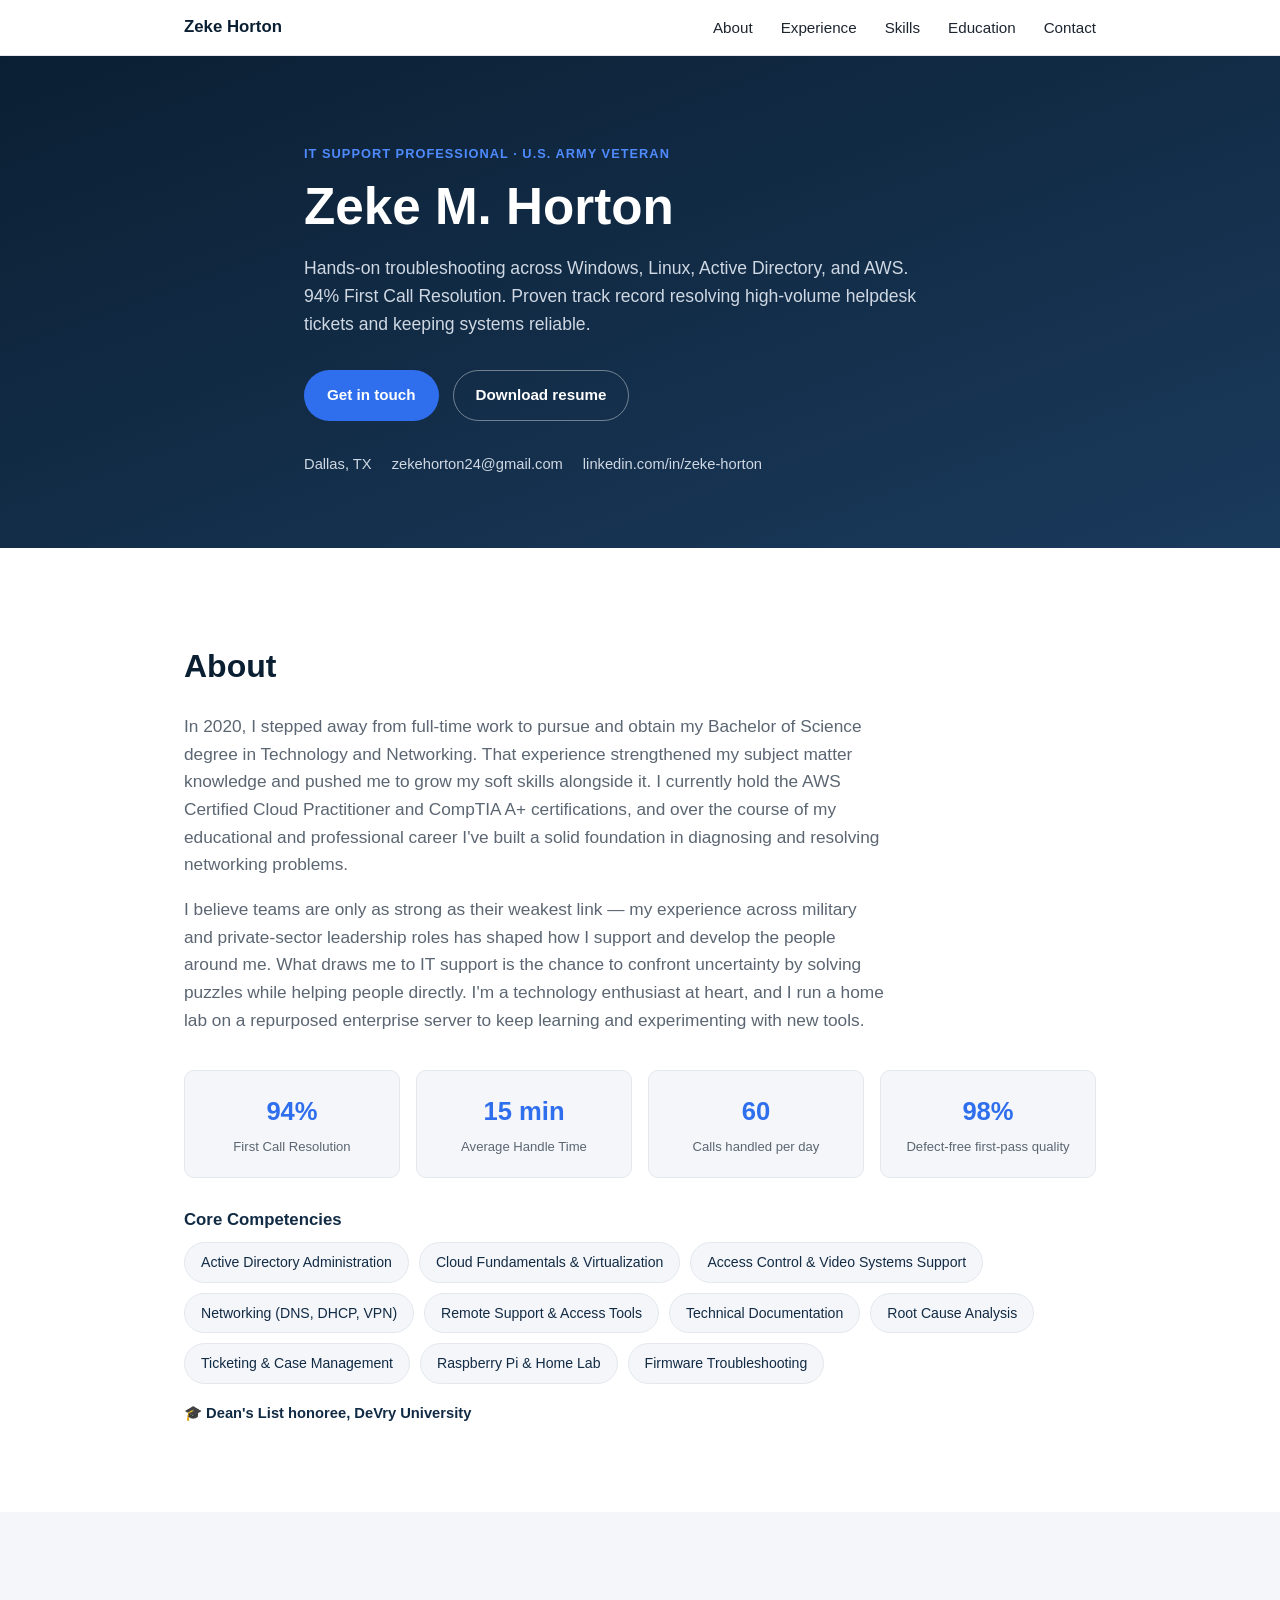
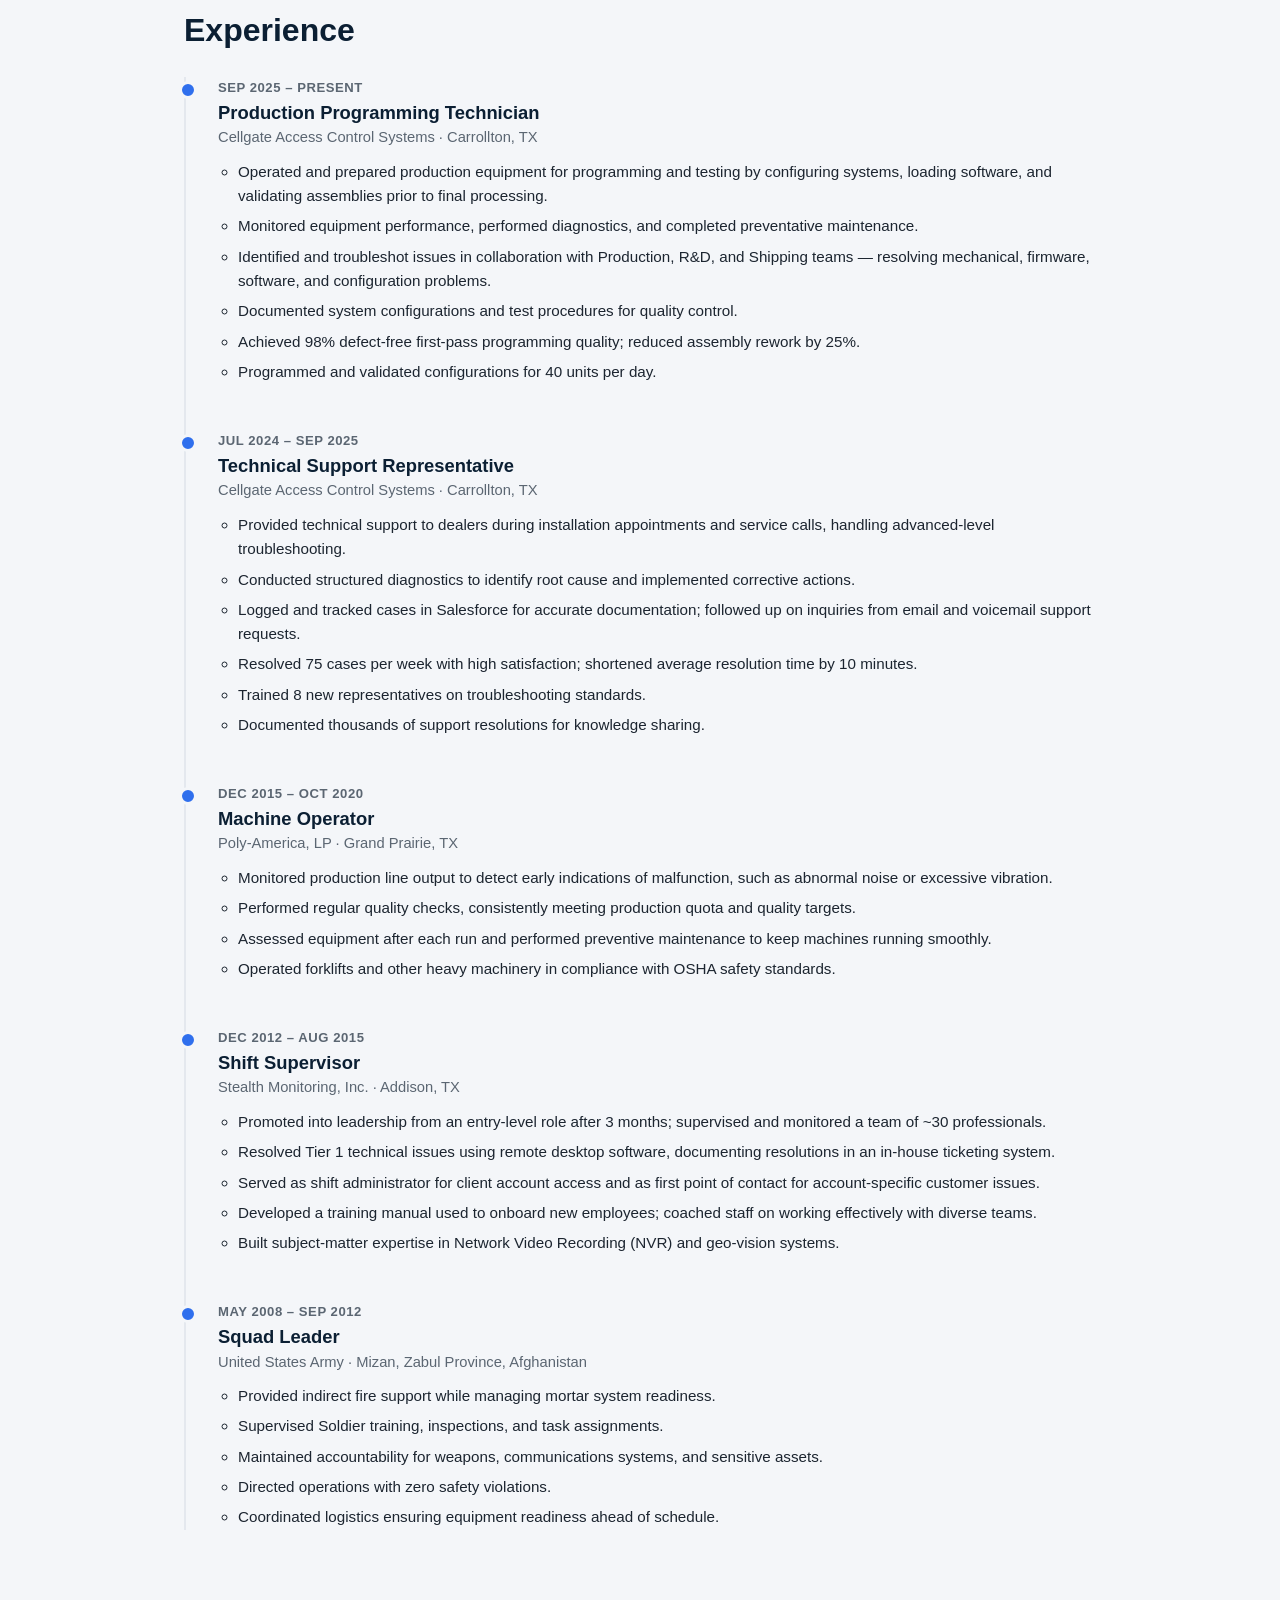
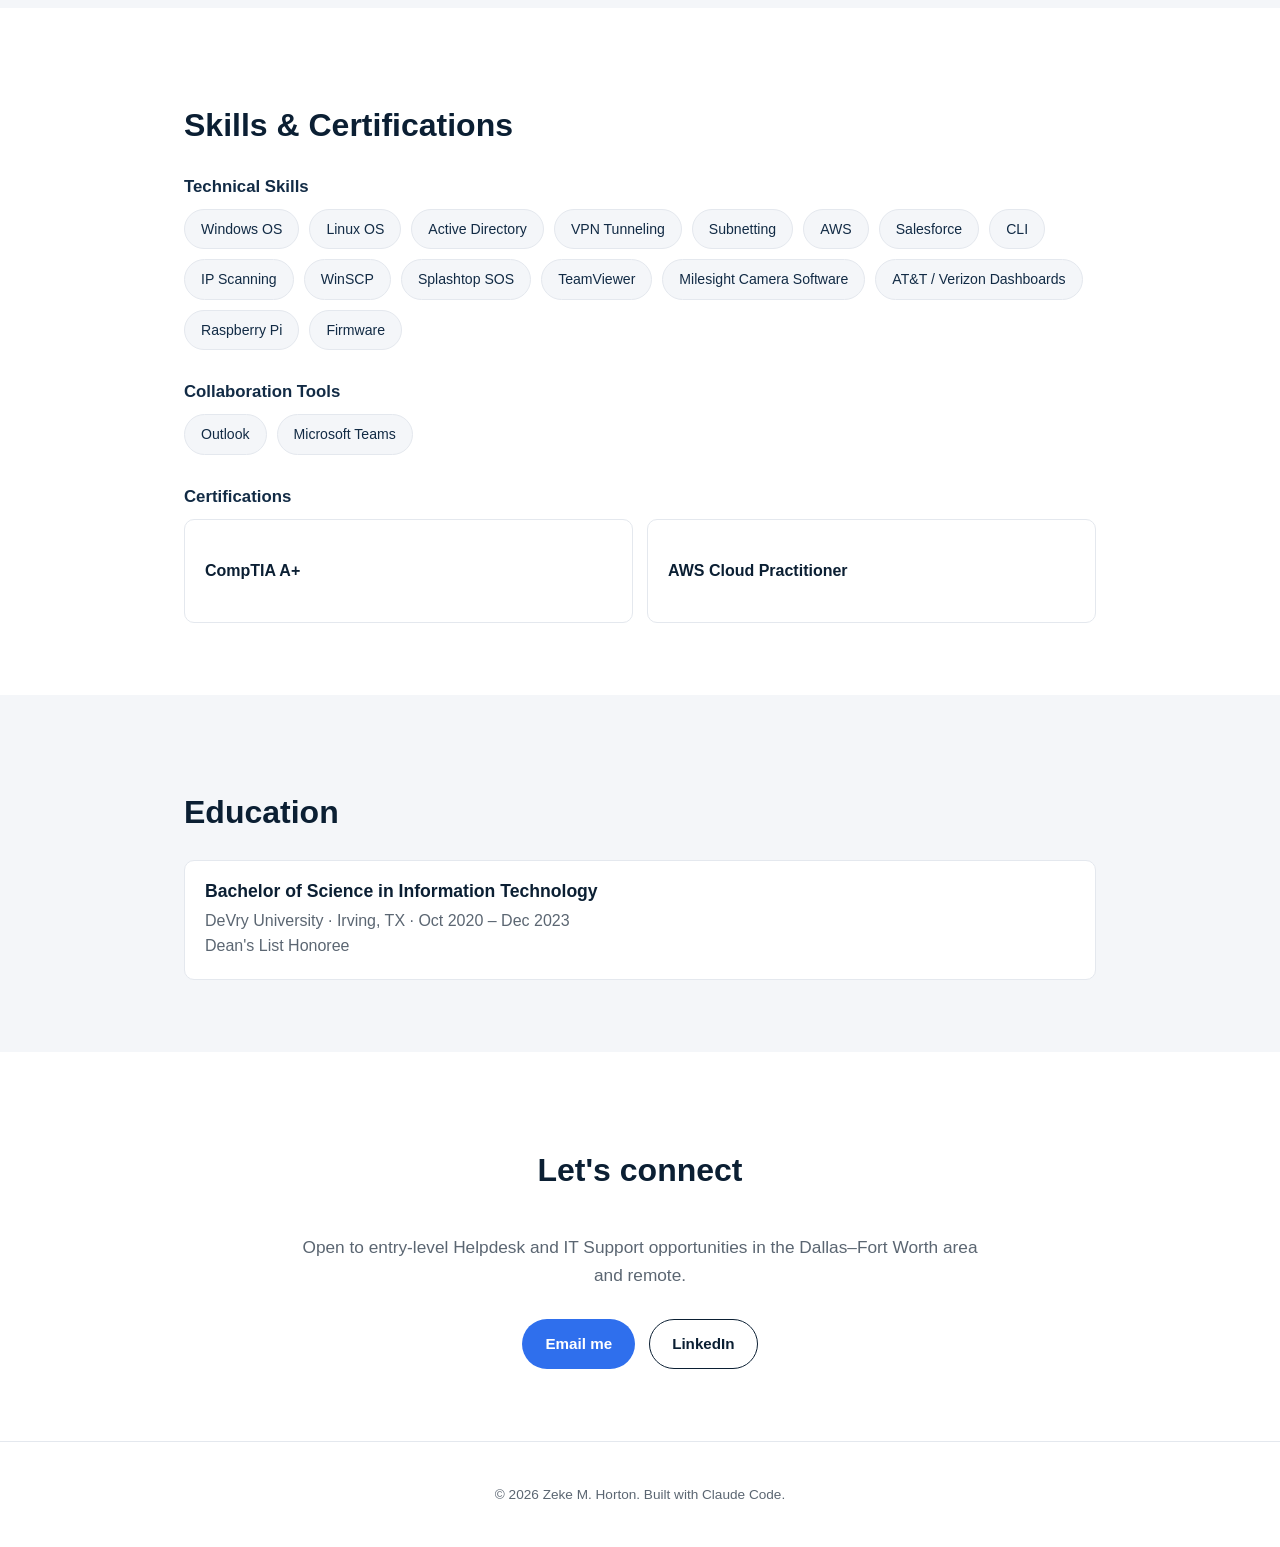
==== index.html @ b6cec4cb "Add portfolio site: about, experience, skills, education, contact" ====
<!doctype html>
<html lang="en">
<head>
<meta charset="UTF-8" />
<meta name="viewport" content="width=device-width, initial-scale=1.0" />
<title>Zeke M. Horton | IT Support Professional</title>
<meta name="description" content="Zeke M. Horton — IT Support professional and U.S. Army Veteran. Helpdesk, troubleshooting, Active Directory, and cloud fundamentals." />
<link rel="stylesheet" href="styles.css" />
</head>
<body>

<header class="site-header">
  <nav class="nav container">
    <a href="#top" class="brand">Zeke Horton</a>
    <button class="nav-toggle" id="navToggle" aria-label="Toggle navigation" aria-expanded="false">
      <span></span><span></span><span></span>
    </button>
    <ul class="nav-links" id="navLinks">
      <li><a href="#about">About</a></li>
      <li><a href="#experience">Experience</a></li>
      <li><a href="#skills">Skills</a></li>
      <li><a href="#education">Education</a></li>
      <li><a href="#contact">Contact</a></li>
    </ul>
  </nav>
</header>

<main>
  <section id="top" class="hero">
    <div class="container hero-inner">
      <p class="eyebrow">IT Support Professional &middot; U.S. Army Veteran</p>
      <h1>Zeke M. Horton</h1>
      <p class="hero-sub">
        Hands-on troubleshooting across Windows, Linux, Active Directory, and AWS.
        94% First Call Resolution. Proven track record resolving high-volume
        helpdesk tickets and keeping systems reliable.
      </p>
      <div class="hero-actions">
        <a class="btn btn-primary" href="#contact">Get in touch</a>
        <a class="btn btn-secondary" href="assets/Zeke_Horton_Resume.pdf" download>Download resume</a>
      </div>
      <ul class="hero-meta">
        <li>Dallas, TX</li>
        <li><a href="mailto:zekehorton24@gmail.com">zekehorton24@gmail.com</a></li>
        <li><a href="https://www.linkedin.com/in/zeke-horton/" target="_blank" rel="noopener">linkedin.com/in/zeke-horton</a></li>
      </ul>
    </div>
  </section>

  <section id="about" class="section">
    <div class="container">
      <h2>About</h2>
      <p class="lead">
        In 2020, I stepped away from full-time work to pursue and obtain my
        Bachelor of Science degree in Technology and Networking. That
        experience strengthened my subject matter knowledge and pushed me to
        grow my soft skills alongside it. I currently hold the AWS Certified
        Cloud Practitioner and CompTIA A+ certifications, and over the course
        of my educational and professional career I've built a solid
        foundation in diagnosing and resolving networking problems.
      </p>
      <p class="lead">
        I believe teams are only as strong as their weakest link &mdash; my
        experience across military and private-sector leadership roles has
        shaped how I support and develop the people around me. What draws me
        to IT support is the chance to confront uncertainty by solving
        puzzles while helping people directly. I'm a technology enthusiast at
        heart, and I run a home lab on a repurposed enterprise server to keep
        learning and experimenting with new tools.
      </p>

      <div class="stat-grid">
        <div class="stat">
          <span class="stat-number">94%</span>
          <span class="stat-label">First Call Resolution</span>
        </div>
        <div class="stat">
          <span class="stat-number">15 min</span>
          <span class="stat-label">Average Handle Time</span>
        </div>
        <div class="stat">
          <span class="stat-number">60</span>
          <span class="stat-label">Calls handled per day</span>
        </div>
        <div class="stat">
          <span class="stat-number">98%</span>
          <span class="stat-label">Defect-free first-pass quality</span>
        </div>
      </div>

      <h3 class="subhead">Core Competencies</h3>
      <ul class="pill-list">
        <li>Active Directory Administration</li>
        <li>Cloud Fundamentals &amp; Virtualization</li>
        <li>Access Control &amp; Video Systems Support</li>
        <li>Networking (DNS, DHCP, VPN)</li>
        <li>Remote Support &amp; Access Tools</li>
        <li>Technical Documentation</li>
        <li>Root Cause Analysis</li>
        <li>Ticketing &amp; Case Management</li>
        <li>Raspberry Pi &amp; Home Lab</li>
        <li>Firmware Troubleshooting</li>
      </ul>

      <p class="honor-note">🎓 Dean's List honoree, DeVry University</p>
    </div>
  </section>

  <section id="experience" class="section section-alt">
    <div class="container">
      <h2>Experience</h2>
      <ol class="timeline">

        <li class="timeline-item">
          <div class="timeline-date">Sep 2025 &ndash; Present</div>
          <div class="timeline-content">
            <h3>Production Programming Technician</h3>
            <p class="timeline-org">Cellgate Access Control Systems &middot; Carrollton, TX</p>
            <ul>
              <li>Operated and prepared production equipment for programming and testing by configuring systems, loading software, and validating assemblies prior to final processing.</li>
              <li>Monitored equipment performance, performed diagnostics, and completed preventative maintenance.</li>
              <li>Identified and troubleshot issues in collaboration with Production, R&amp;D, and Shipping teams &mdash; resolving mechanical, firmware, software, and configuration problems.</li>
              <li>Documented system configurations and test procedures for quality control.</li>
              <li>Achieved 98% defect-free first-pass programming quality; reduced assembly rework by 25%.</li>
              <li>Programmed and validated configurations for 40 units per day.</li>
            </ul>
          </div>
        </li>

        <li class="timeline-item">
          <div class="timeline-date">Jul 2024 &ndash; Sep 2025</div>
          <div class="timeline-content">
            <h3>Technical Support Representative</h3>
            <p class="timeline-org">Cellgate Access Control Systems &middot; Carrollton, TX</p>
            <ul>
              <li>Provided technical support to dealers during installation appointments and service calls, handling advanced-level troubleshooting.</li>
              <li>Conducted structured diagnostics to identify root cause and implemented corrective actions.</li>
              <li>Logged and tracked cases in Salesforce for accurate documentation; followed up on inquiries from email and voicemail support requests.</li>
              <li>Resolved 75 cases per week with high satisfaction; shortened average resolution time by 10 minutes.</li>
              <li>Trained 8 new representatives on troubleshooting standards.</li>
              <li>Documented thousands of support resolutions for knowledge sharing.</li>
            </ul>
          </div>
        </li>

        <li class="timeline-item">
          <div class="timeline-date">Dec 2015 &ndash; Oct 2020</div>
          <div class="timeline-content">
            <h3>Machine Operator</h3>
            <p class="timeline-org">Poly-America, LP &middot; Grand Prairie, TX</p>
            <ul>
              <li>Monitored production line output to detect early indications of malfunction, such as abnormal noise or excessive vibration.</li>
              <li>Performed regular quality checks, consistently meeting production quota and quality targets.</li>
              <li>Assessed equipment after each run and performed preventive maintenance to keep machines running smoothly.</li>
              <li>Operated forklifts and other heavy machinery in compliance with OSHA safety standards.</li>
            </ul>
          </div>
        </li>

        <li class="timeline-item">
          <div class="timeline-date">Dec 2012 &ndash; Aug 2015</div>
          <div class="timeline-content">
            <h3>Shift Supervisor</h3>
            <p class="timeline-org">Stealth Monitoring, Inc. &middot; Addison, TX</p>
            <ul>
              <li>Promoted into leadership from an entry-level role after 3 months; supervised and monitored a team of ~30 professionals.</li>
              <li>Resolved Tier 1 technical issues using remote desktop software, documenting resolutions in an in-house ticketing system.</li>
              <li>Served as shift administrator for client account access and as first point of contact for account-specific customer issues.</li>
              <li>Developed a training manual used to onboard new employees; coached staff on working effectively with diverse teams.</li>
              <li>Built subject-matter expertise in Network Video Recording (NVR) and geo-vision systems.</li>
            </ul>
          </div>
        </li>

        <li class="timeline-item">
          <div class="timeline-date">May 2008 &ndash; Sep 2012</div>
          <div class="timeline-content">
            <h3>Squad Leader</h3>
            <p class="timeline-org">United States Army &middot; Mizan, Zabul Province, Afghanistan</p>
            <ul>
              <li>Provided indirect fire support while managing mortar system readiness.</li>
              <li>Supervised Soldier training, inspections, and task assignments.</li>
              <li>Maintained accountability for weapons, communications systems, and sensitive assets.</li>
              <li>Directed operations with zero safety violations.</li>
              <li>Coordinated logistics ensuring equipment readiness ahead of schedule.</li>
            </ul>
          </div>
        </li>

      </ol>
    </div>
  </section>

  <section id="skills" class="section">
    <div class="container">
      <h2>Skills &amp; Certifications</h2>

      <h3 class="subhead">Technical Skills</h3>
      <ul class="pill-list">
        <li>Windows OS</li>
        <li>Linux OS</li>
        <li>Active Directory</li>
        <li>VPN Tunneling</li>
        <li>Subnetting</li>
        <li>AWS</li>
        <li>Salesforce</li>
        <li>CLI</li>
        <li>IP Scanning</li>
        <li>WinSCP</li>
        <li>Splashtop SOS</li>
        <li>TeamViewer</li>
        <li>Milesight Camera Software</li>
        <li>AT&amp;T / Verizon Dashboards</li>
        <li>Raspberry Pi</li>
        <li>Firmware</li>
      </ul>

      <h3 class="subhead">Collaboration Tools</h3>
      <ul class="pill-list">
        <li>Outlook</li>
        <li>Microsoft Teams</li>
      </ul>

      <h3 class="subhead">Certifications</h3>
      <div class="cert-grid">
        <div class="cert-card">
          <h4>CompTIA A+</h4>
        </div>
        <div class="cert-card">
          <h4>AWS Cloud Practitioner</h4>
        </div>
      </div>
    </div>
  </section>

  <section id="education" class="section section-alt">
    <div class="container">
      <h2>Education</h2>
      <div class="edu-card">
        <h3>Bachelor of Science in Information Technology</h3>
        <p>DeVry University &middot; Irving, TX &middot; Oct 2020 &ndash; Dec 2023</p>
        <p>Dean's List Honoree</p>
      </div>
    </div>
  </section>

  <section id="contact" class="section contact-section">
    <div class="container contact-inner">
      <h2>Let's connect</h2>
      <p class="lead">
        Open to entry-level Helpdesk and IT Support opportunities in the
        Dallas&ndash;Fort Worth area and remote.
      </p>
      <div class="contact-links">
        <a class="btn btn-primary" href="mailto:zekehorton24@gmail.com">Email me</a>
        <a class="btn btn-secondary" href="https://www.linkedin.com/in/zeke-horton/" target="_blank" rel="noopener">LinkedIn</a>
      </div>
    </div>
  </section>
</main>

<footer class="site-footer">
  <div class="container">
    <p>&copy; <span id="year"></span> Zeke M. Horton. Built with Claude Code.</p>
  </div>
</footer>

<script src="script.js"></script>
</body>
</html>
---- styles.css ----
:root {
  --navy-900: #0b1f33;
  --navy-800: #122b45;
  --navy-700: #1a3a5c;
  --blue-500: #2f6fed;
  --blue-400: #4f8bff;
  --ink: #1c2530;
  --muted: #5b6672;
  --bg: #ffffff;
  --bg-alt: #f4f6f9;
  --border: #e4e8ee;
  --radius: 10px;
  --max-width: 960px;
}

* {
  box-sizing: border-box;
}

html {
  scroll-behavior: smooth;
}

body {
  margin: 0;
  font-family: -apple-system, BlinkMacSystemFont, "Segoe UI", Roboto, Helvetica, Arial, sans-serif;
  color: var(--ink);
  background: var(--bg);
  line-height: 1.6;
}

.container {
  max-width: var(--max-width);
  margin: 0 auto;
  padding: 0 24px;
}

h1, h2, h3, h4 {
  font-weight: 700;
  line-height: 1.2;
  color: var(--navy-900);
}

h2 {
  font-size: clamp(1.6rem, 2.5vw, 2.1rem);
  margin-bottom: 28px;
}

.subhead {
  font-size: 1.05rem;
  margin-top: 32px;
  margin-bottom: 12px;
  color: var(--navy-800);
}

a {
  color: var(--blue-500);
  text-decoration: none;
}

a:hover {
  text-decoration: underline;
}

/* Header / Nav */

.site-header {
  position: sticky;
  top: 0;
  z-index: 50;
  background: rgba(255, 255, 255, 0.92);
  backdrop-filter: saturate(180%) blur(8px);
  border-bottom: 1px solid var(--border);
}

.nav {
  display: flex;
  align-items: center;
  justify-content: space-between;
  padding-top: 14px;
  padding-bottom: 14px;
}

.brand {
  font-weight: 700;
  color: var(--navy-900);
  font-size: 1.05rem;
  text-decoration: none;
}

.nav-links {
  list-style: none;
  display: flex;
  gap: 28px;
  margin: 0;
  padding: 0;
}

.nav-links a {
  color: var(--ink);
  font-size: 0.95rem;
}

.nav-links a:hover {
  color: var(--blue-500);
  text-decoration: none;
}

.nav-toggle {
  display: none;
  flex-direction: column;
  gap: 5px;
  background: none;
  border: none;
  cursor: pointer;
  padding: 6px;
}

.nav-toggle span {
  width: 22px;
  height: 2px;
  background: var(--navy-900);
  display: block;
}

/* Hero */

.hero {
  background: linear-gradient(160deg, var(--navy-900), var(--navy-700));
  color: #fff;
  padding: 88px 0 72px;
}

.hero-inner {
  max-width: 720px;
}

.eyebrow {
  text-transform: uppercase;
  letter-spacing: 0.08em;
  font-size: 0.8rem;
  color: var(--blue-400);
  margin: 0 0 12px;
  font-weight: 600;
}

.hero h1 {
  color: #fff;
  font-size: clamp(2.2rem, 5vw, 3.2rem);
  margin: 0 0 16px;
}

.hero-sub {
  color: #cfd8e3;
  font-size: 1.1rem;
  max-width: 620px;
  margin: 0 0 32px;
}

.hero-actions {
  display: flex;
  gap: 14px;
  flex-wrap: wrap;
  margin-bottom: 32px;
}

.hero-meta {
  list-style: none;
  display: flex;
  gap: 20px;
  flex-wrap: wrap;
  padding: 0;
  margin: 0;
  font-size: 0.92rem;
  color: #cfd8e3;
}

.hero-meta a {
  color: #cfd8e3;
}

.hero-meta a:hover {
  color: #fff;
}

/* Buttons */

.btn {
  display: inline-block;
  padding: 12px 22px;
  border-radius: 999px;
  font-weight: 600;
  font-size: 0.95rem;
  text-decoration: none;
  border: 1px solid transparent;
}

.btn:hover {
  text-decoration: none;
}

.btn-primary {
  background: var(--blue-500);
  color: #fff;
}

.btn-primary:hover {
  background: var(--blue-400);
}

.btn-secondary {
  background: transparent;
  color: #fff;
  border-color: rgba(255, 255, 255, 0.4);
}

.btn-secondary:hover {
  border-color: #fff;
  background: rgba(255, 255, 255, 0.08);
}

.contact-section .btn-secondary {
  color: var(--navy-900);
  border-color: var(--navy-900);
}

.contact-section .btn-secondary:hover {
  background: var(--navy-900);
  color: #fff;
}

/* Sections */

.section {
  padding: 72px 0;
}

.section-alt {
  background: var(--bg-alt);
}

.lead {
  font-size: 1.08rem;
  color: var(--muted);
  max-width: 700px;
}

/* Stats */

.stat-grid {
  display: grid;
  grid-template-columns: repeat(4, 1fr);
  gap: 16px;
  margin: 36px 0 8px;
}

.stat {
  background: var(--bg-alt);
  border: 1px solid var(--border);
  border-radius: var(--radius);
  padding: 20px 16px;
  text-align: center;
}

.stat-number {
  display: block;
  font-size: 1.6rem;
  font-weight: 700;
  color: var(--blue-500);
}

.stat-label {
  display: block;
  font-size: 0.82rem;
  color: var(--muted);
  margin-top: 4px;
}

/* Pills */

.pill-list {
  list-style: none;
  display: flex;
  flex-wrap: wrap;
  gap: 10px;
  padding: 0;
  margin: 0;
}

.pill-list li {
  background: var(--bg-alt);
  border: 1px solid var(--border);
  border-radius: 999px;
  padding: 8px 16px;
  font-size: 0.88rem;
  color: var(--navy-800);
}

.honor-note {
  margin-top: 18px;
  font-size: 0.92rem;
  color: var(--navy-800);
  font-weight: 600;
}

/* Timeline */

.timeline {
  list-style: none;
  padding: 0;
  margin: 0;
  border-left: 2px solid var(--border);
}

.timeline-item {
  position: relative;
  padding: 0 0 40px 32px;
}

.timeline-item::before {
  content: "";
  position: absolute;
  left: -7px;
  top: 4px;
  width: 12px;
  height: 12px;
  border-radius: 50%;
  background: var(--blue-500);
  border: 3px solid var(--bg-alt);
}

.timeline-item:last-child {
  padding-bottom: 0;
}

.timeline-date {
  font-size: 0.82rem;
  color: var(--muted);
  font-weight: 600;
  text-transform: uppercase;
  letter-spacing: 0.04em;
  margin-bottom: 4px;
}

.timeline-content h3 {
  margin: 0 0 2px;
  font-size: 1.15rem;
}

.timeline-org {
  color: var(--muted);
  font-size: 0.92rem;
  margin: 0 0 10px;
}

.timeline-content ul {
  margin: 0;
  padding-left: 20px;
  color: var(--ink);
  font-size: 0.95rem;
}

.timeline-content li {
  margin-bottom: 6px;
}

/* Certs / Education cards */

.cert-grid {
  display: grid;
  grid-template-columns: repeat(auto-fit, minmax(200px, 1fr));
  gap: 14px;
  margin-top: 8px;
}

.cert-card, .edu-card {
  background: var(--bg);
  border: 1px solid var(--border);
  border-radius: var(--radius);
  padding: 20px;
}

.section-alt .edu-card {
  background: #fff;
}

.edu-card h3 {
  margin: 0 0 6px;
  font-size: 1.1rem;
}

.edu-card p {
  margin: 0;
  color: var(--muted);
}

/* Contact */

.contact-section {
  text-align: center;
}

.contact-inner {
  display: flex;
  flex-direction: column;
  align-items: center;
}

.contact-links {
  display: flex;
  gap: 14px;
  flex-wrap: wrap;
  justify-content: center;
  margin-top: 12px;
}

/* Footer */

.site-footer {
  padding: 28px 0;
  border-top: 1px solid var(--border);
  text-align: center;
  color: var(--muted);
  font-size: 0.85rem;
}

/* Responsive */

@media (max-width: 720px) {
  .stat-grid {
    grid-template-columns: repeat(2, 1fr);
  }

  .nav-toggle {
    display: flex;
  }

  .nav-links {
    position: absolute;
    top: 100%;
    left: 0;
    right: 0;
    background: #fff;
    border-bottom: 1px solid var(--border);
    flex-direction: column;
    gap: 0;
    padding: 8px 24px 16px;
    display: none;
  }

  .nav-links.open {
    display: flex;
  }

  .nav-links li {
    padding: 10px 0;
    border-bottom: 1px solid var(--border);
  }

  .nav-links li:last-child {
    border-bottom: none;
  }
}

@media (prefers-color-scheme: dark) {
  :root {
    --bg: #0f1620;
    --bg-alt: #131c28;
    --ink: #e7ecf2;
    --muted: #9aa6b2;
    --border: #223142;
  }

  .site-header {
    background: rgba(15, 22, 32, 0.9);
  }

  .brand, .nav-links a {
    color: #e7ecf2;
  }

  h1, h2, h3, h4 {
    color: #f2f5f8;
  }

  .stat, .pill-list li, .cert-card, .edu-card {
    background: #131c28;
    border-color: #223142;
  }

  .nav-links {
    background: #0f1620;
  }

  .honor-note, .timeline-org {
    color: #c7d0da;
  }
}
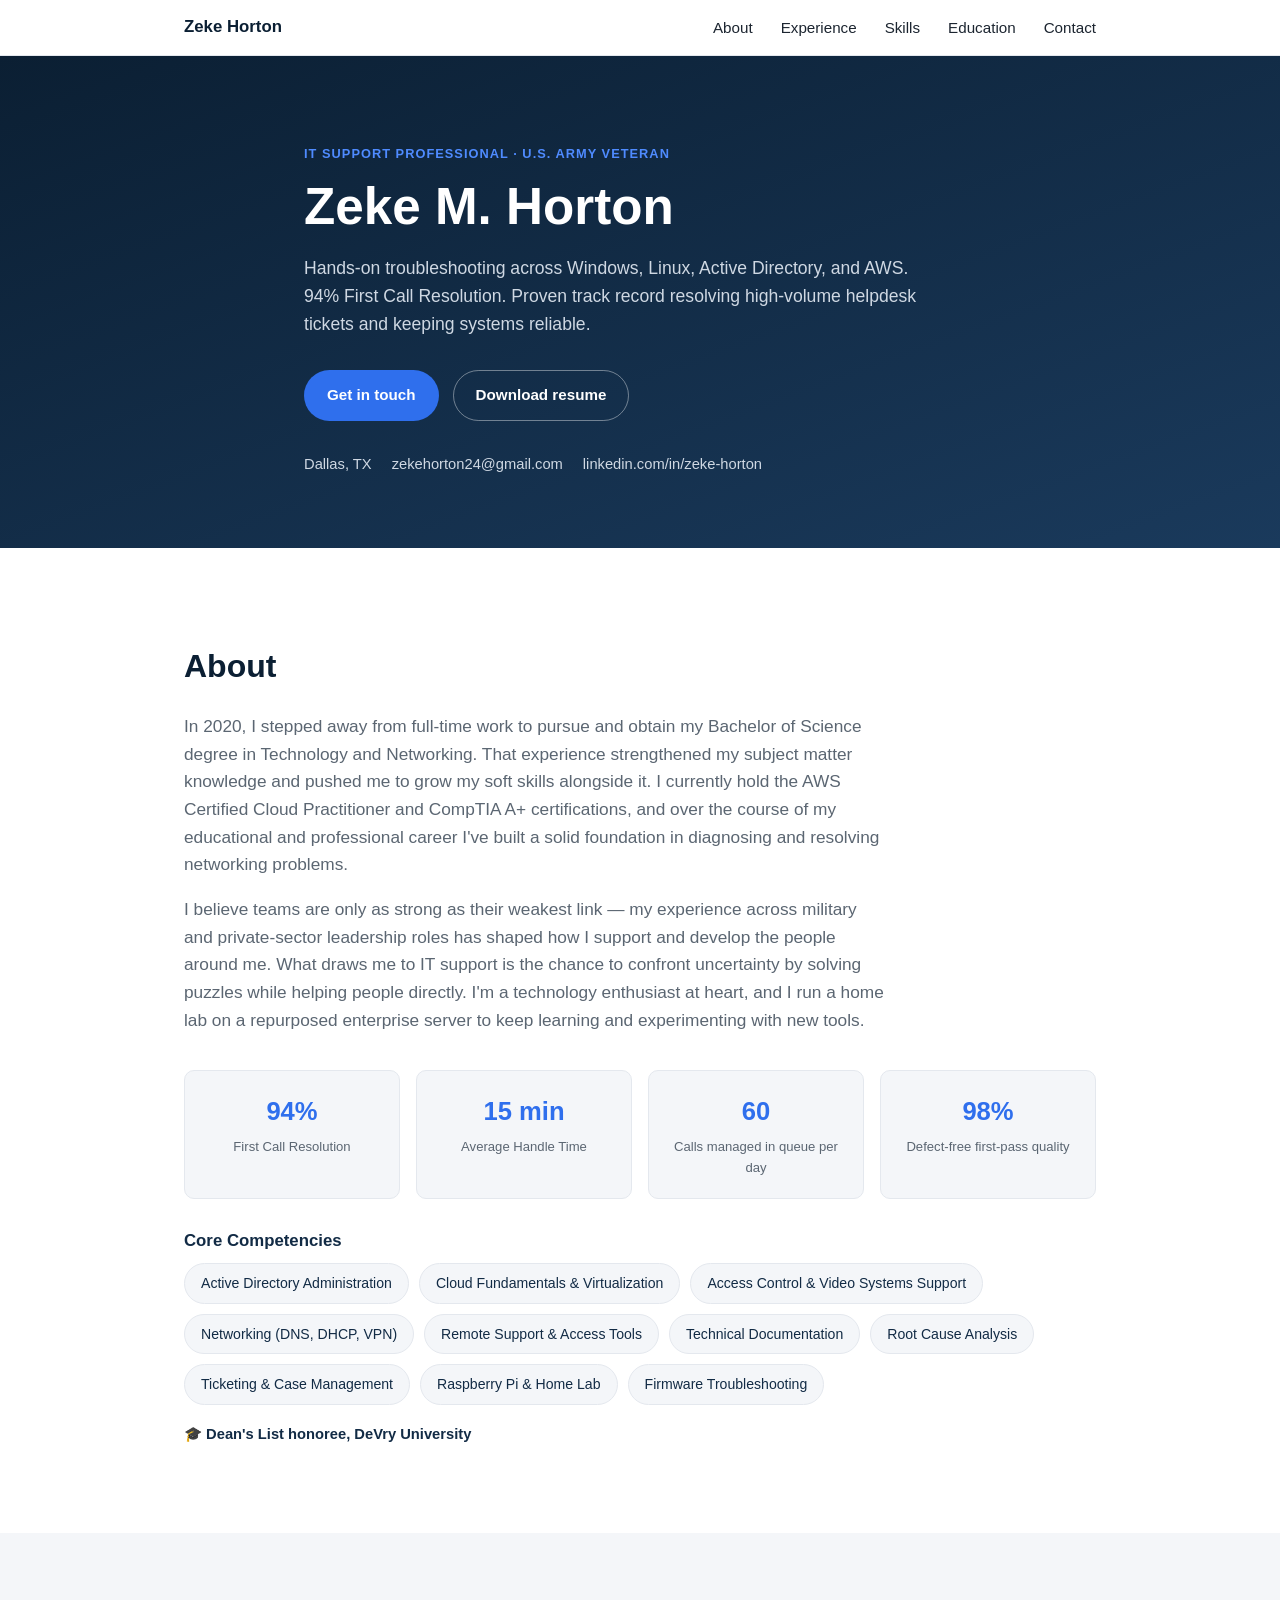
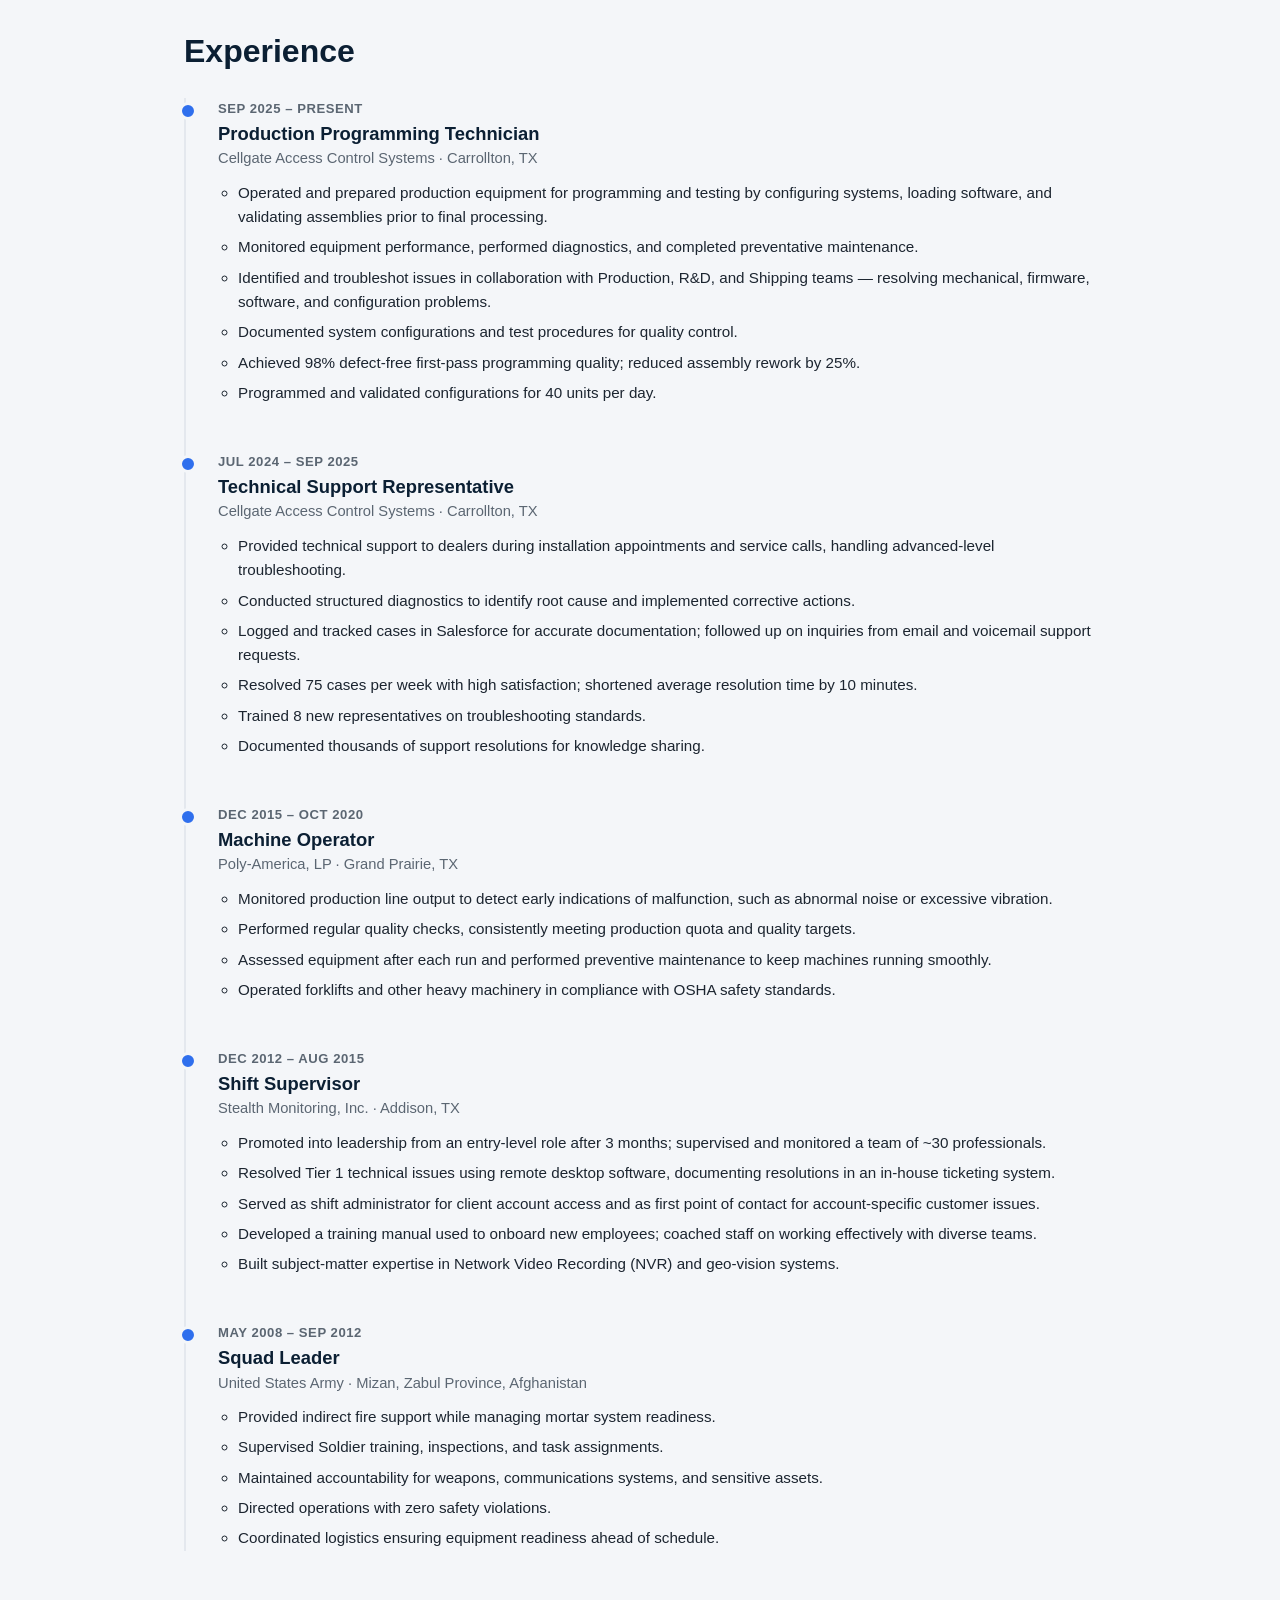
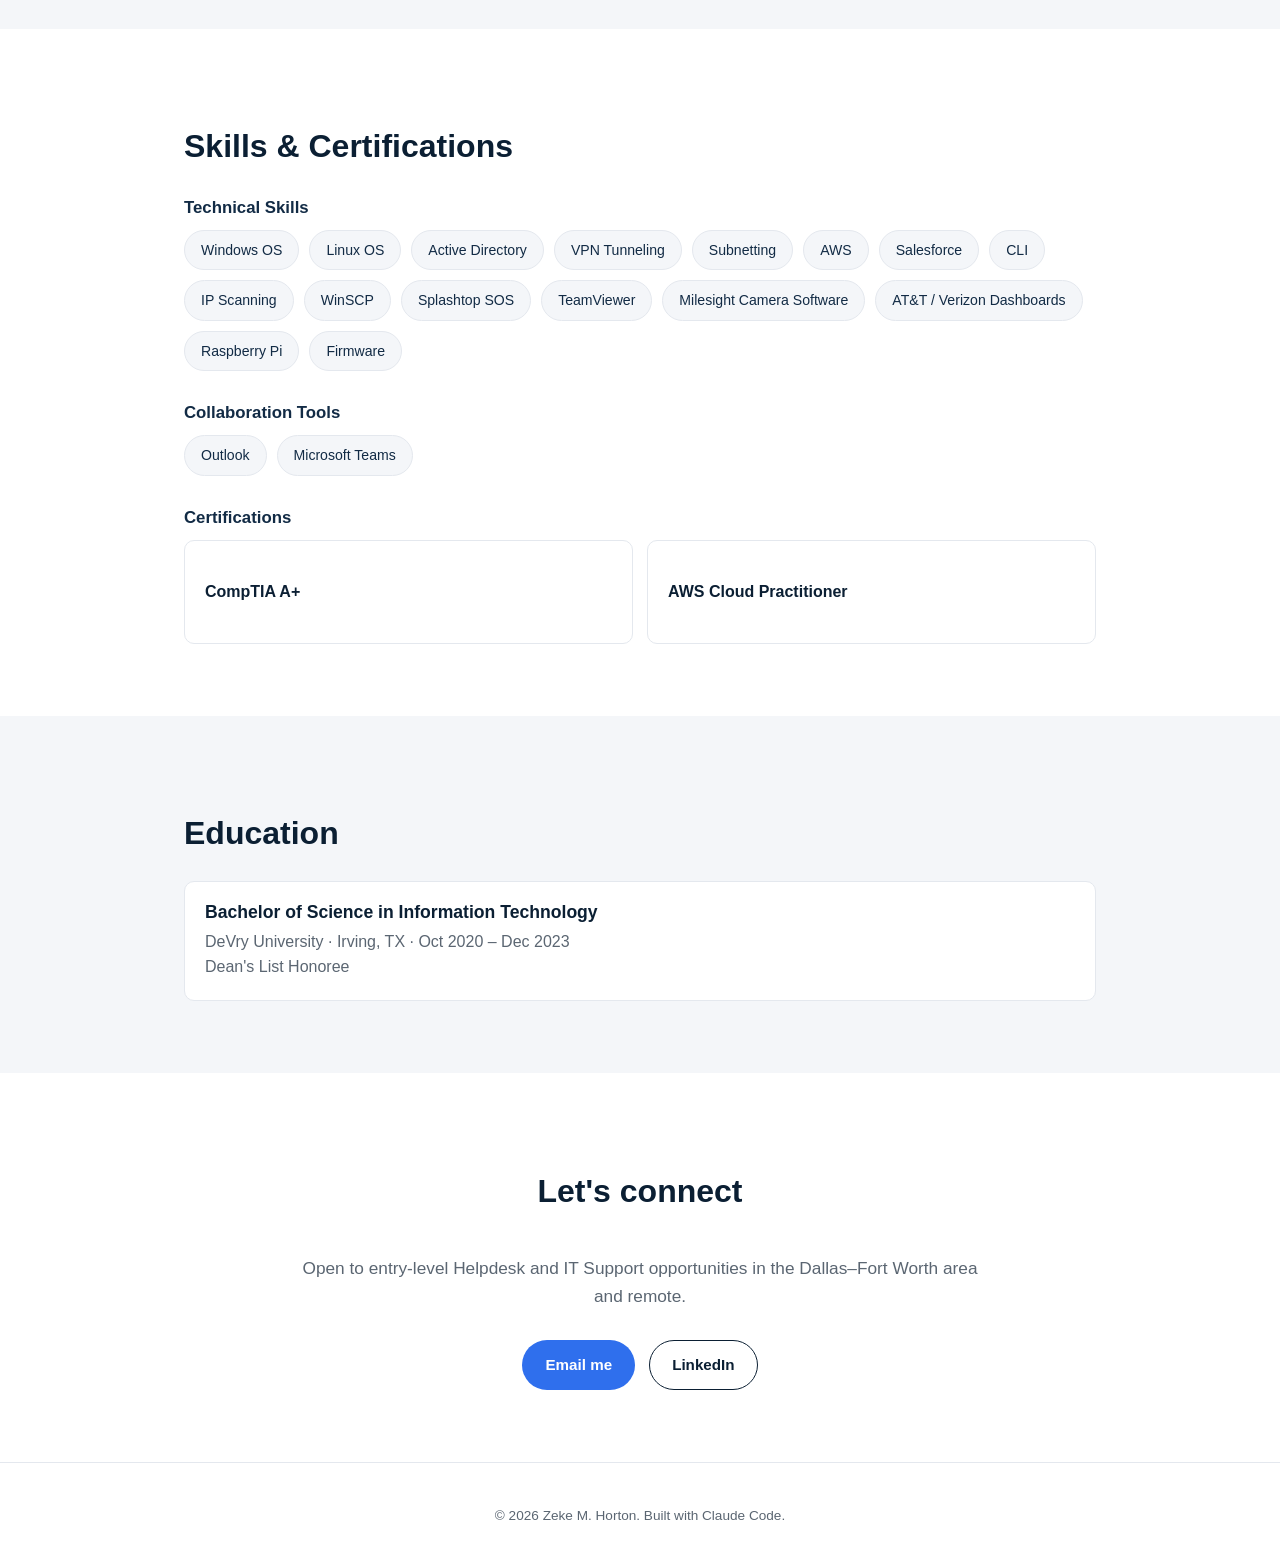
==== commit e0e2db66: "Clarify call queue stat wording to avoid implying personal handling count" ====
--- a/index.html
+++ b/index.html
@@ -5,7 +5,7 @@
 <meta name="viewport" content="width=device-width, initial-scale=1.0" />
 <title>Zeke M. Horton | IT Support Professional</title>
 <meta name="description" content="Zeke M. Horton — IT Support professional and U.S. Army Veteran. Helpdesk, troubleshooting, Active Directory, and cloud fundamentals." />
-<link rel="stylesheet" href="styles.css" />
+<link rel="stylesheet" href="styles.css?v=5" />
 </head>
 <body>
 
@@ -80,7 +80,7 @@
         </div>
         <div class="stat">
           <span class="stat-number">60</span>
-          <span class="stat-label">Calls handled per day</span>
+          <span class="stat-label">Calls managed in queue per day</span>
         </div>
         <div class="stat">
           <span class="stat-number">98%</span>
--- a/styles.css
+++ b/styles.css
@@ -380,10 +380,6 @@
   padding: 20px;
 }
 
-.section-alt .edu-card {
-  background: #fff;
-}
-
 .edu-card h3 {
   margin: 0 0 6px;
   font-size: 1.1rem;
@@ -492,7 +488,17 @@
     background: #0f1620;
   }
 
-  .honor-note, .timeline-org {
-    color: #c7d0da;
-  }
-}
+  .honor-note, .timeline-org, .subhead, .pill-list li {
+    color: #ffffff;
+  }
+
+  .contact-section .btn-secondary {
+    color: #fff;
+    border-color: rgba(255, 255, 255, 0.4);
+  }
+
+  .contact-section .btn-secondary:hover {
+    background: rgba(255, 255, 255, 0.08);
+    color: #fff;
+  }
+}
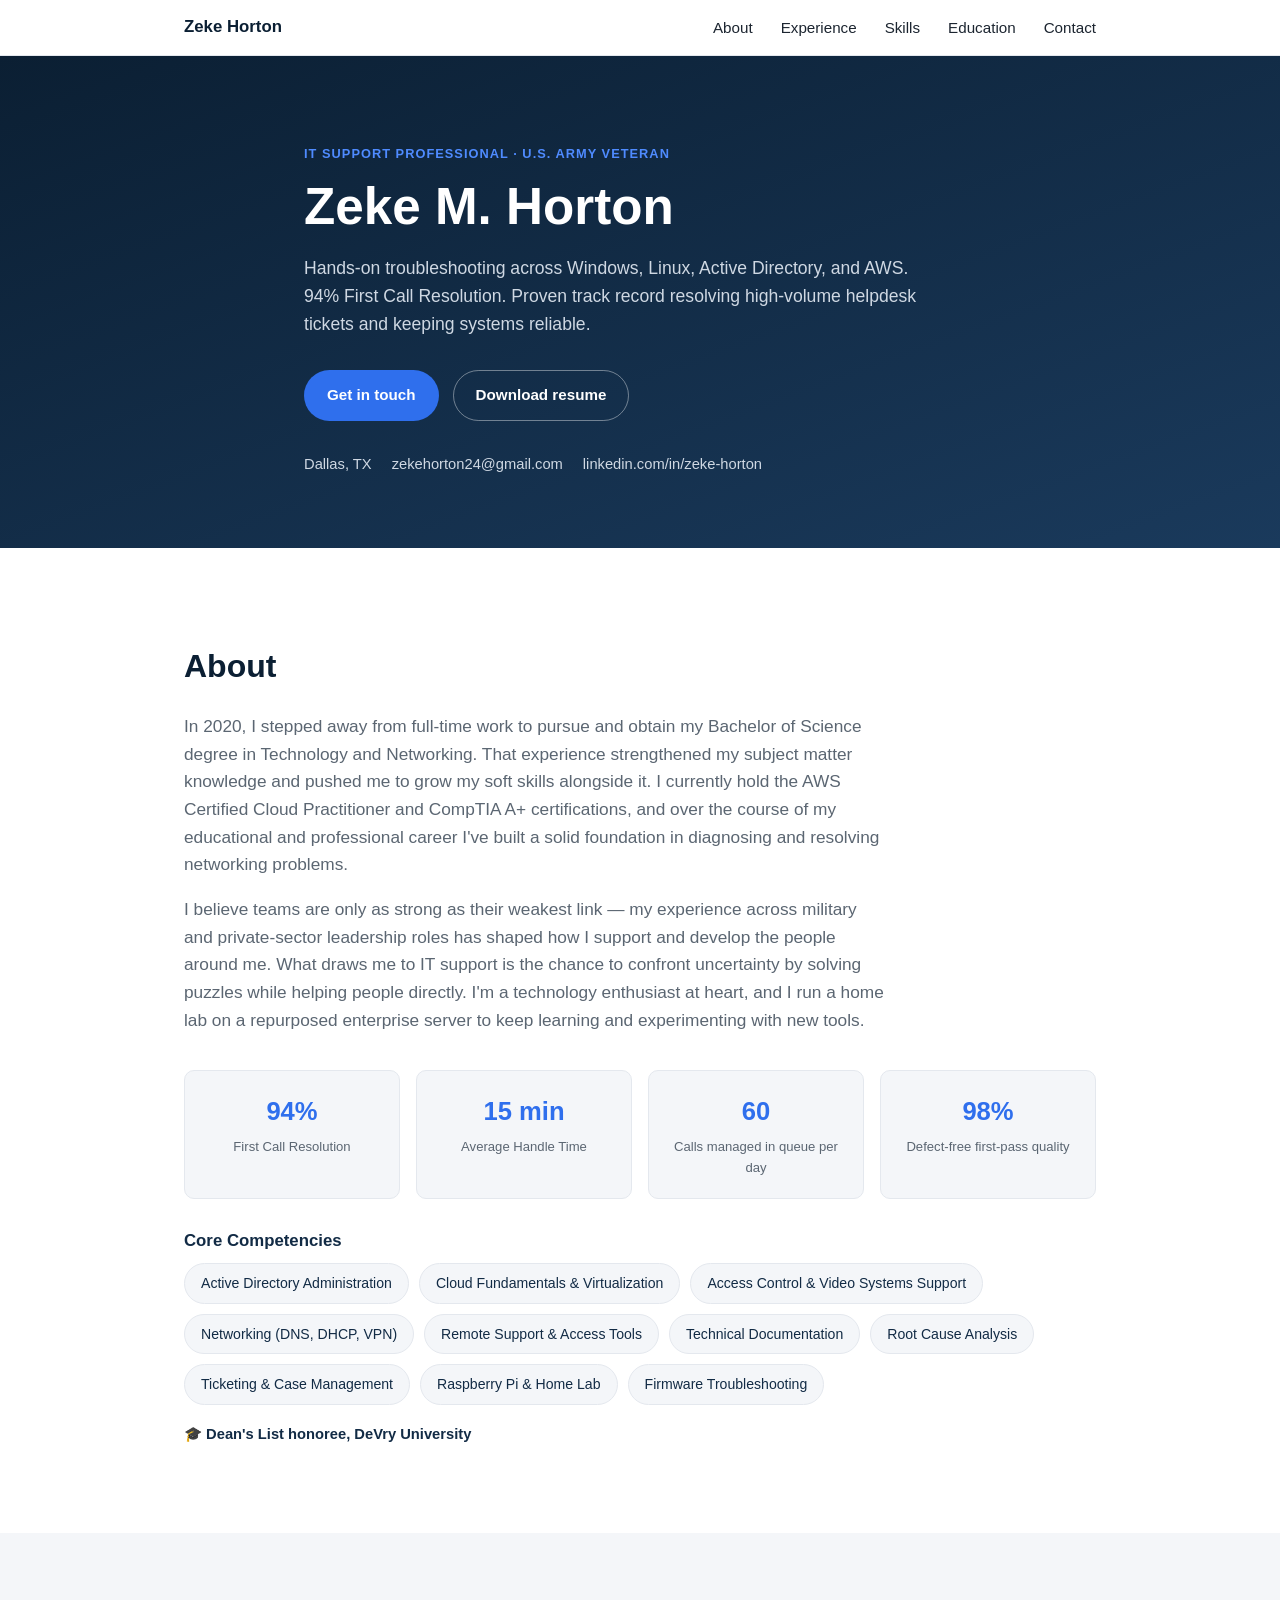
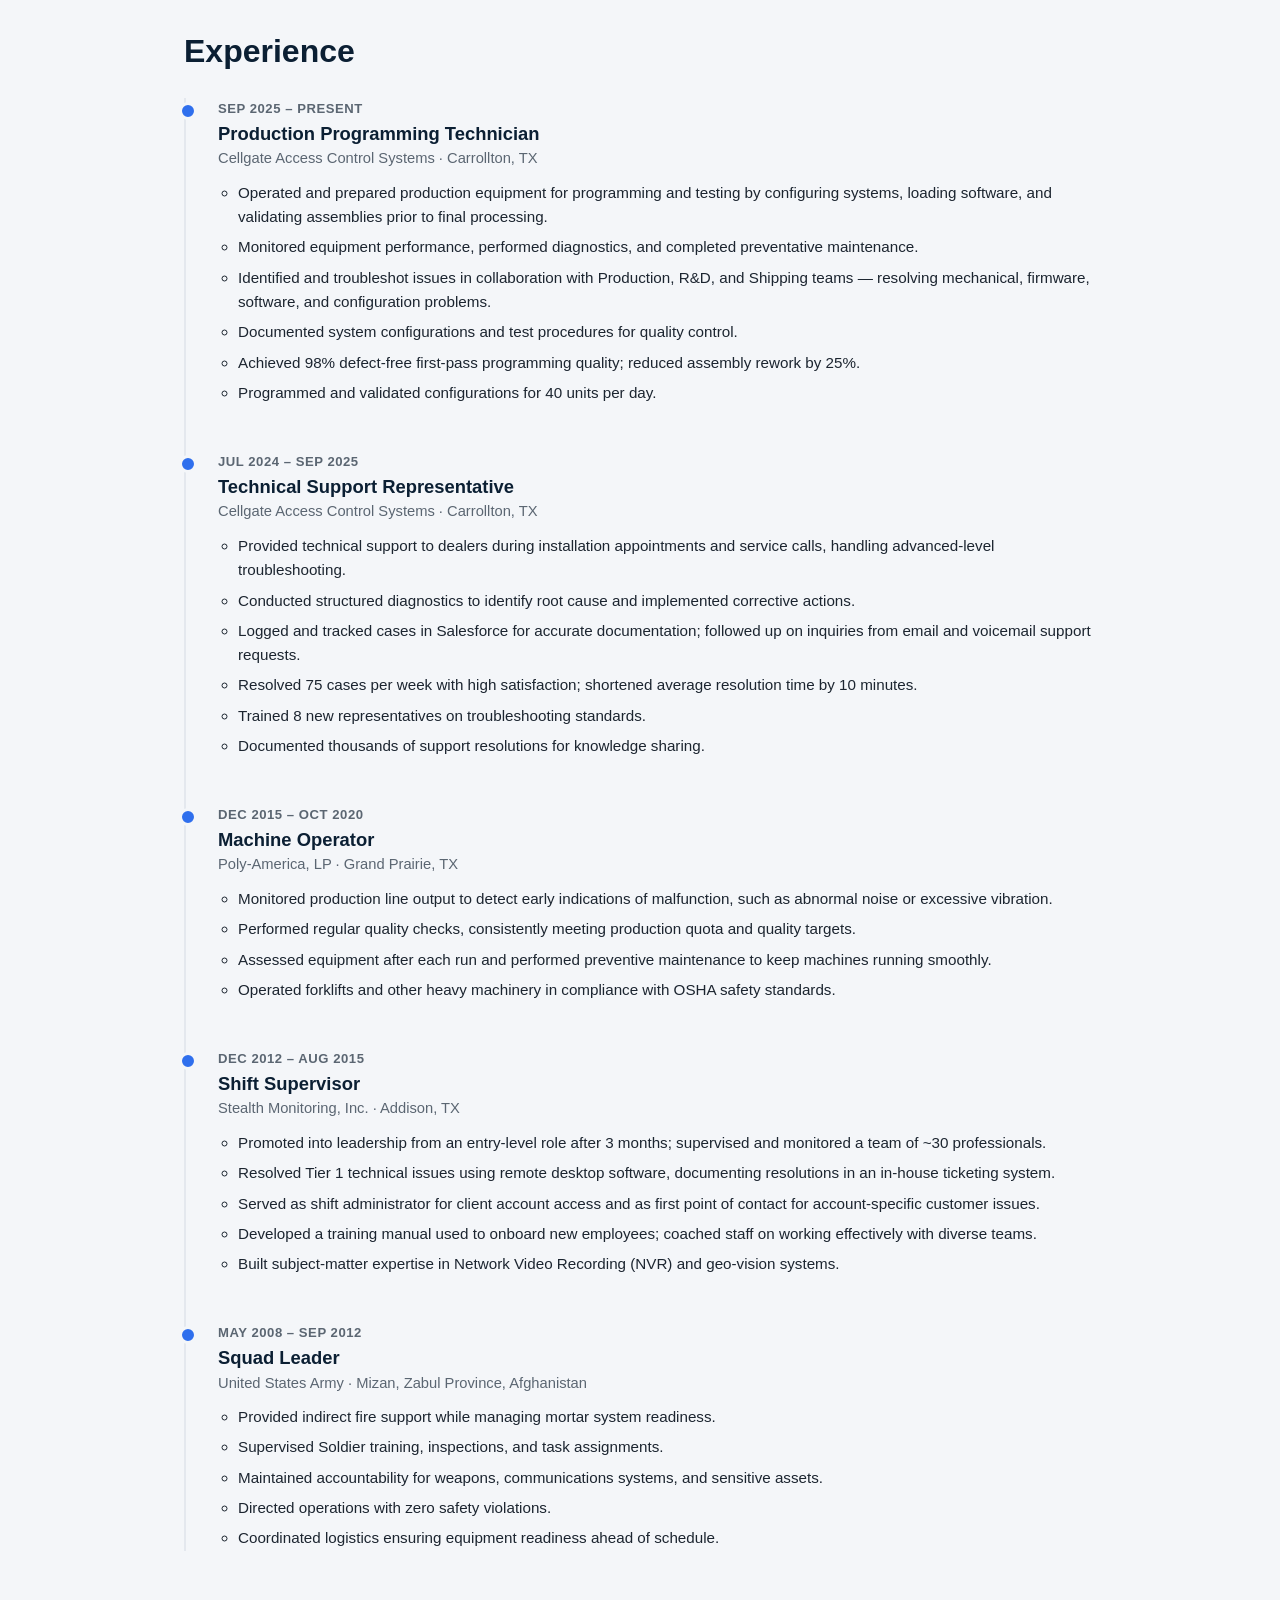
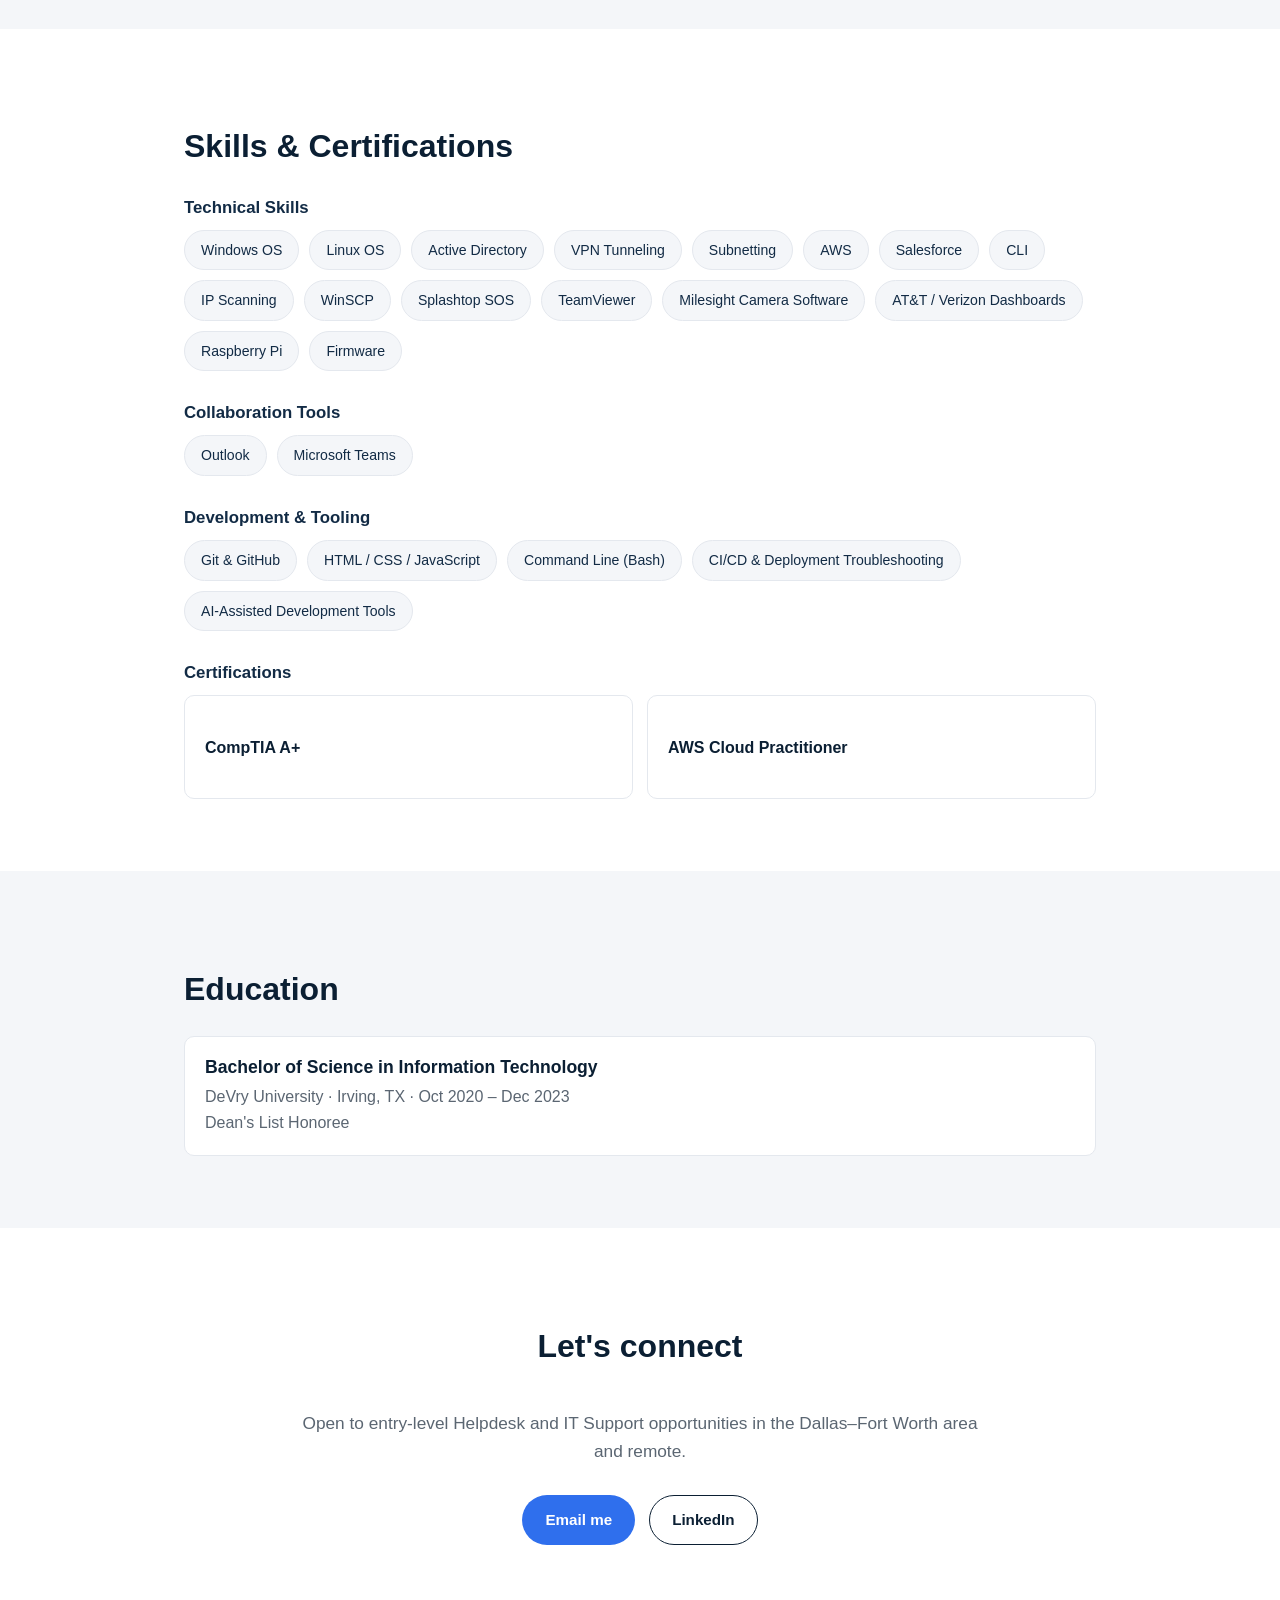
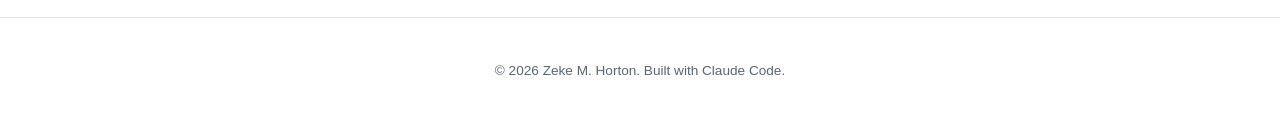
==== commit de257a85: "Add Development & Tooling skills section" ====
--- a/index.html
+++ b/index.html
@@ -221,6 +221,15 @@
         <li>Microsoft Teams</li>
       </ul>
 
+      <h3 class="subhead">Development &amp; Tooling</h3>
+      <ul class="pill-list">
+        <li>Git &amp; GitHub</li>
+        <li>HTML / CSS / JavaScript</li>
+        <li>Command Line (Bash)</li>
+        <li>CI/CD &amp; Deployment Troubleshooting</li>
+        <li>AI-Assisted Development Tools</li>
+      </ul>
+
       <h3 class="subhead">Certifications</h3>
       <div class="cert-grid">
         <div class="cert-card">
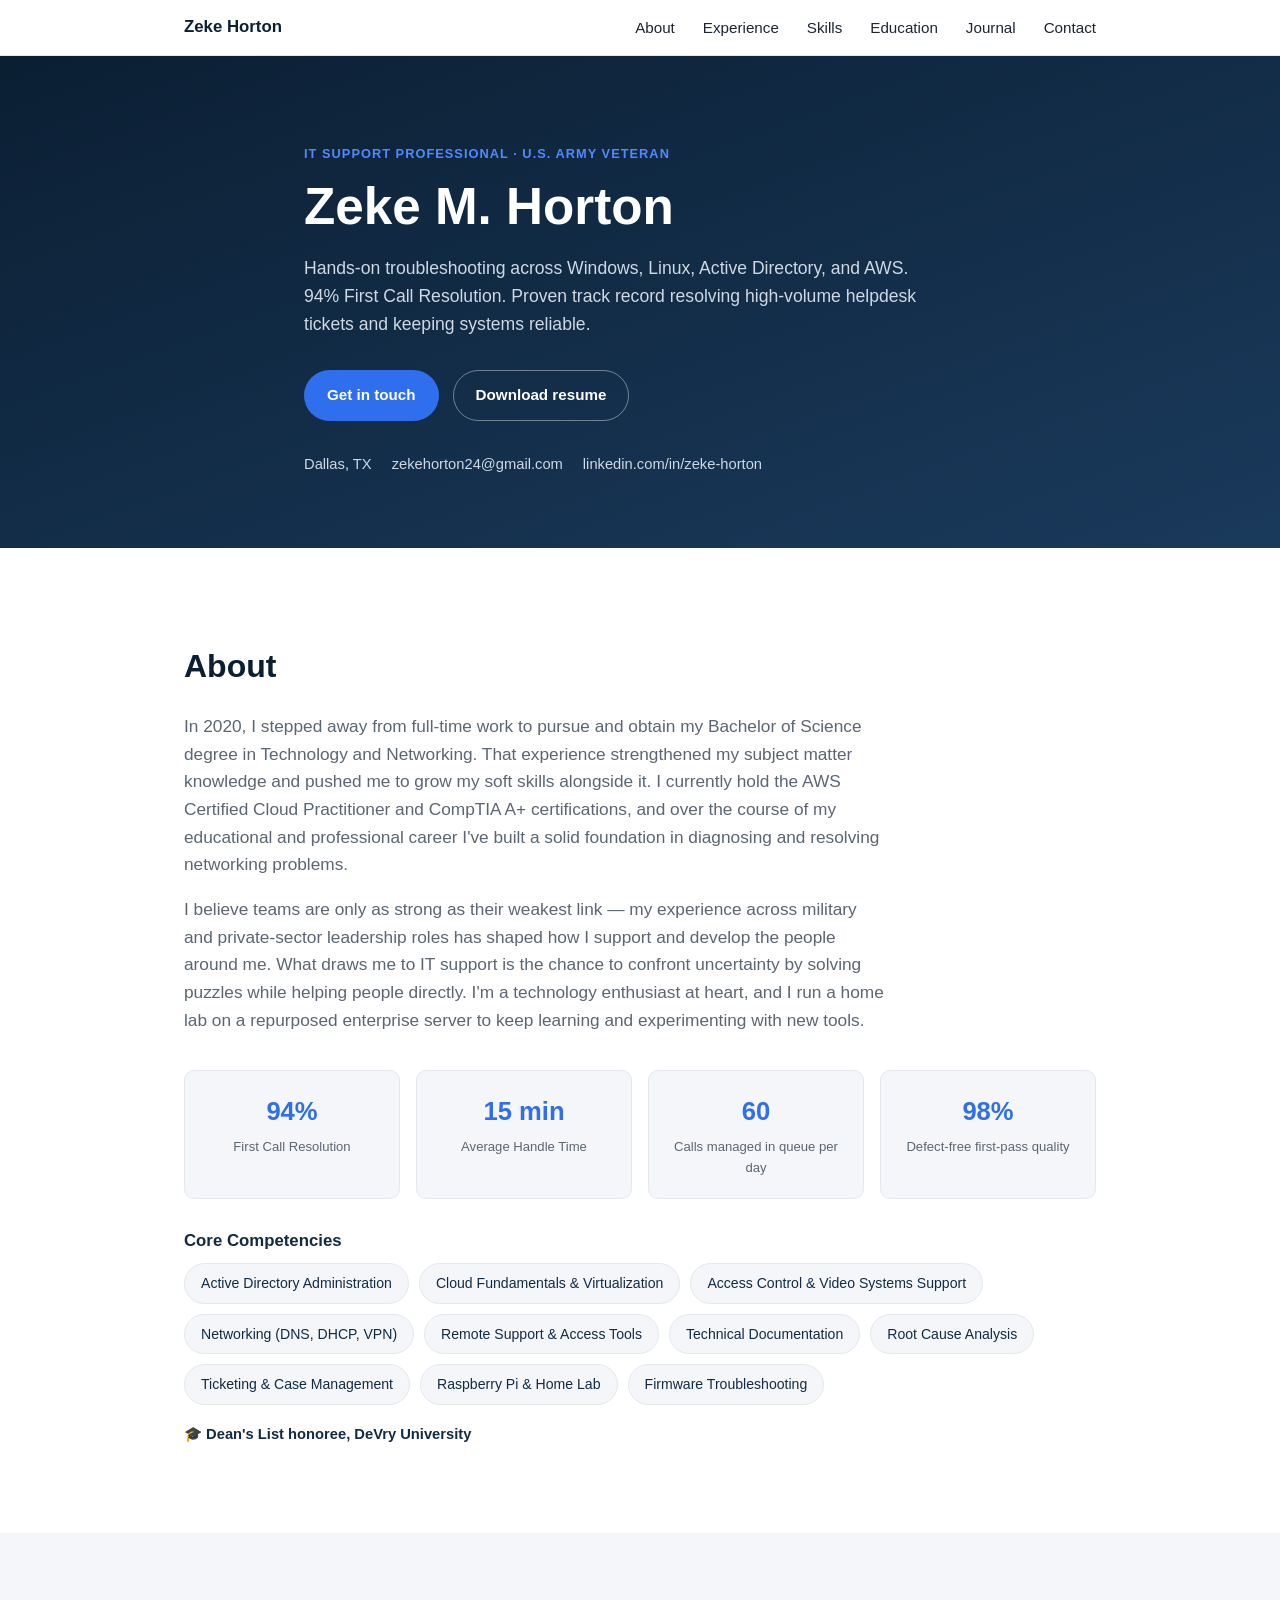
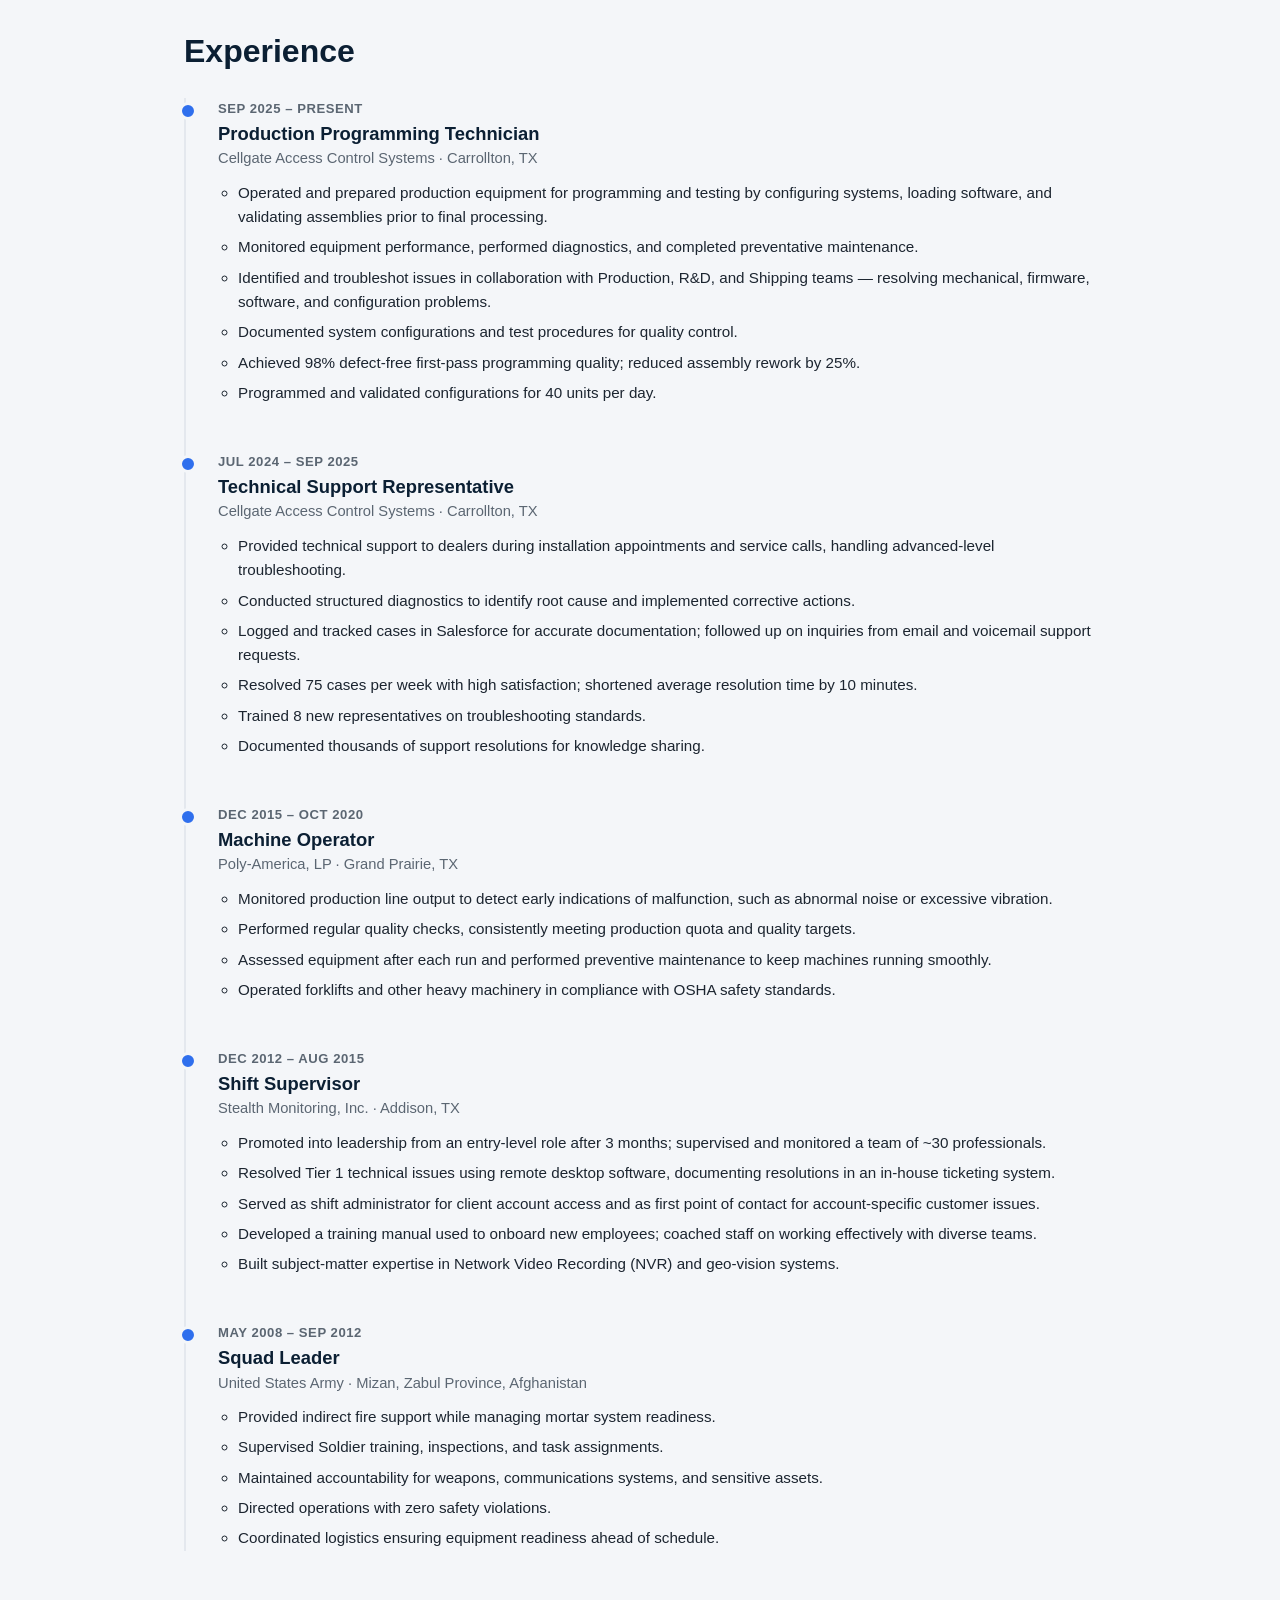
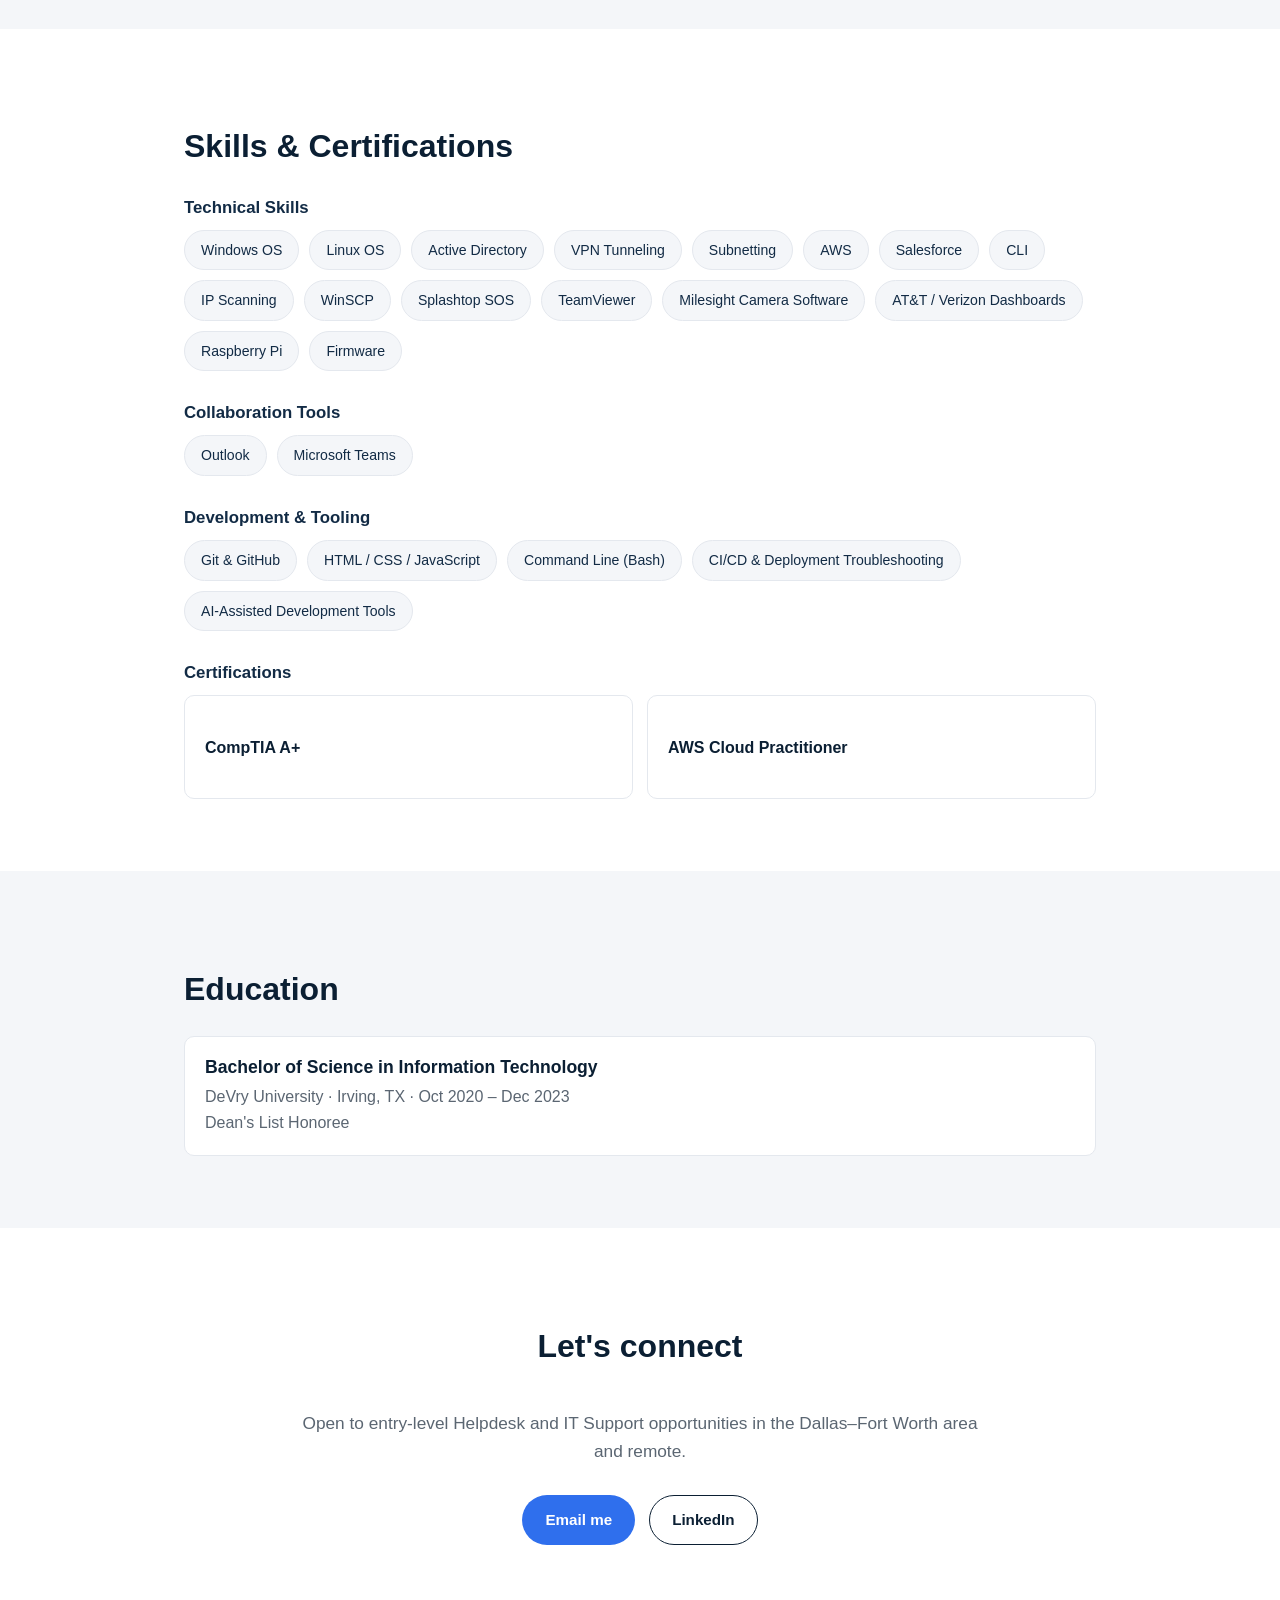
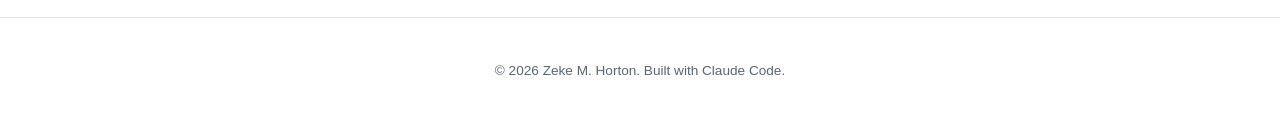
==== commit d49bc546: "Add project journal with first entry on building this portfolio site" ====
--- a/index.html
+++ b/index.html
@@ -20,6 +20,7 @@
       <li><a href="#experience">Experience</a></li>
       <li><a href="#skills">Skills</a></li>
       <li><a href="#education">Education</a></li>
+      <li><a href="journal.html">Journal</a></li>
       <li><a href="#contact">Contact</a></li>
     </ul>
   </nav>
--- a/styles.css
+++ b/styles.css
@@ -410,6 +410,123 @@
   margin-top: 12px;
 }
 
+/* Journal */
+
+.journal-hero {
+  padding-top: 56px;
+  padding-bottom: 40px;
+}
+
+.eyebrow-light {
+  color: var(--blue-500);
+}
+
+.journal-title {
+  margin: 0 0 16px;
+  font-size: clamp(1.8rem, 4vw, 2.6rem);
+}
+
+.nav-links a.active {
+  color: var(--blue-500);
+  font-weight: 600;
+}
+
+.journal-list {
+  list-style: none;
+  margin: 0;
+  padding: 0;
+  display: grid;
+  gap: 18px;
+}
+
+.journal-card {
+  background: var(--bg);
+  border: 1px solid var(--border);
+  border-radius: var(--radius);
+  overflow: hidden;
+}
+
+.journal-card-link {
+  display: block;
+  padding: 28px;
+  color: inherit;
+  text-decoration: none;
+}
+
+.journal-card-link:hover {
+  text-decoration: none;
+}
+
+.journal-card-link:hover h2 {
+  color: var(--blue-500);
+}
+
+.journal-card h2 {
+  margin: 6px 0 10px;
+  font-size: 1.3rem;
+  transition: color 0.15s ease;
+}
+
+.journal-card p {
+  color: var(--muted);
+  margin: 0 0 14px;
+  max-width: 700px;
+}
+
+.journal-date {
+  display: block;
+  font-size: 0.82rem;
+  font-weight: 600;
+  text-transform: uppercase;
+  letter-spacing: 0.04em;
+  color: var(--muted);
+  margin-bottom: 4px;
+}
+
+.journal-read-more {
+  color: var(--blue-500);
+  font-weight: 600;
+  font-size: 0.92rem;
+}
+
+/* Journal entry */
+
+.entry {
+  padding-top: 56px;
+}
+
+.entry-container {
+  max-width: 720px;
+}
+
+.entry-back {
+  display: inline-block;
+  margin-bottom: 24px;
+  font-size: 0.92rem;
+  color: var(--muted);
+}
+
+.entry h1 {
+  margin: 4px 0 32px;
+  font-size: clamp(1.8rem, 4vw, 2.4rem);
+}
+
+.entry-content h2 {
+  font-size: 1.25rem;
+  margin: 40px 0 14px;
+}
+
+.entry-content h2:first-child {
+  margin-top: 0;
+}
+
+.entry-content p {
+  color: var(--ink);
+  font-size: 1.02rem;
+  margin: 0 0 18px;
+  max-width: 68ch;
+}
+
 /* Footer */
 
 .site-footer {
@@ -479,7 +596,7 @@
     color: #f2f5f8;
   }
 
-  .stat, .pill-list li, .cert-card, .edu-card {
+  .stat, .pill-list li, .cert-card, .edu-card, .journal-card {
     background: #131c28;
     border-color: #223142;
   }
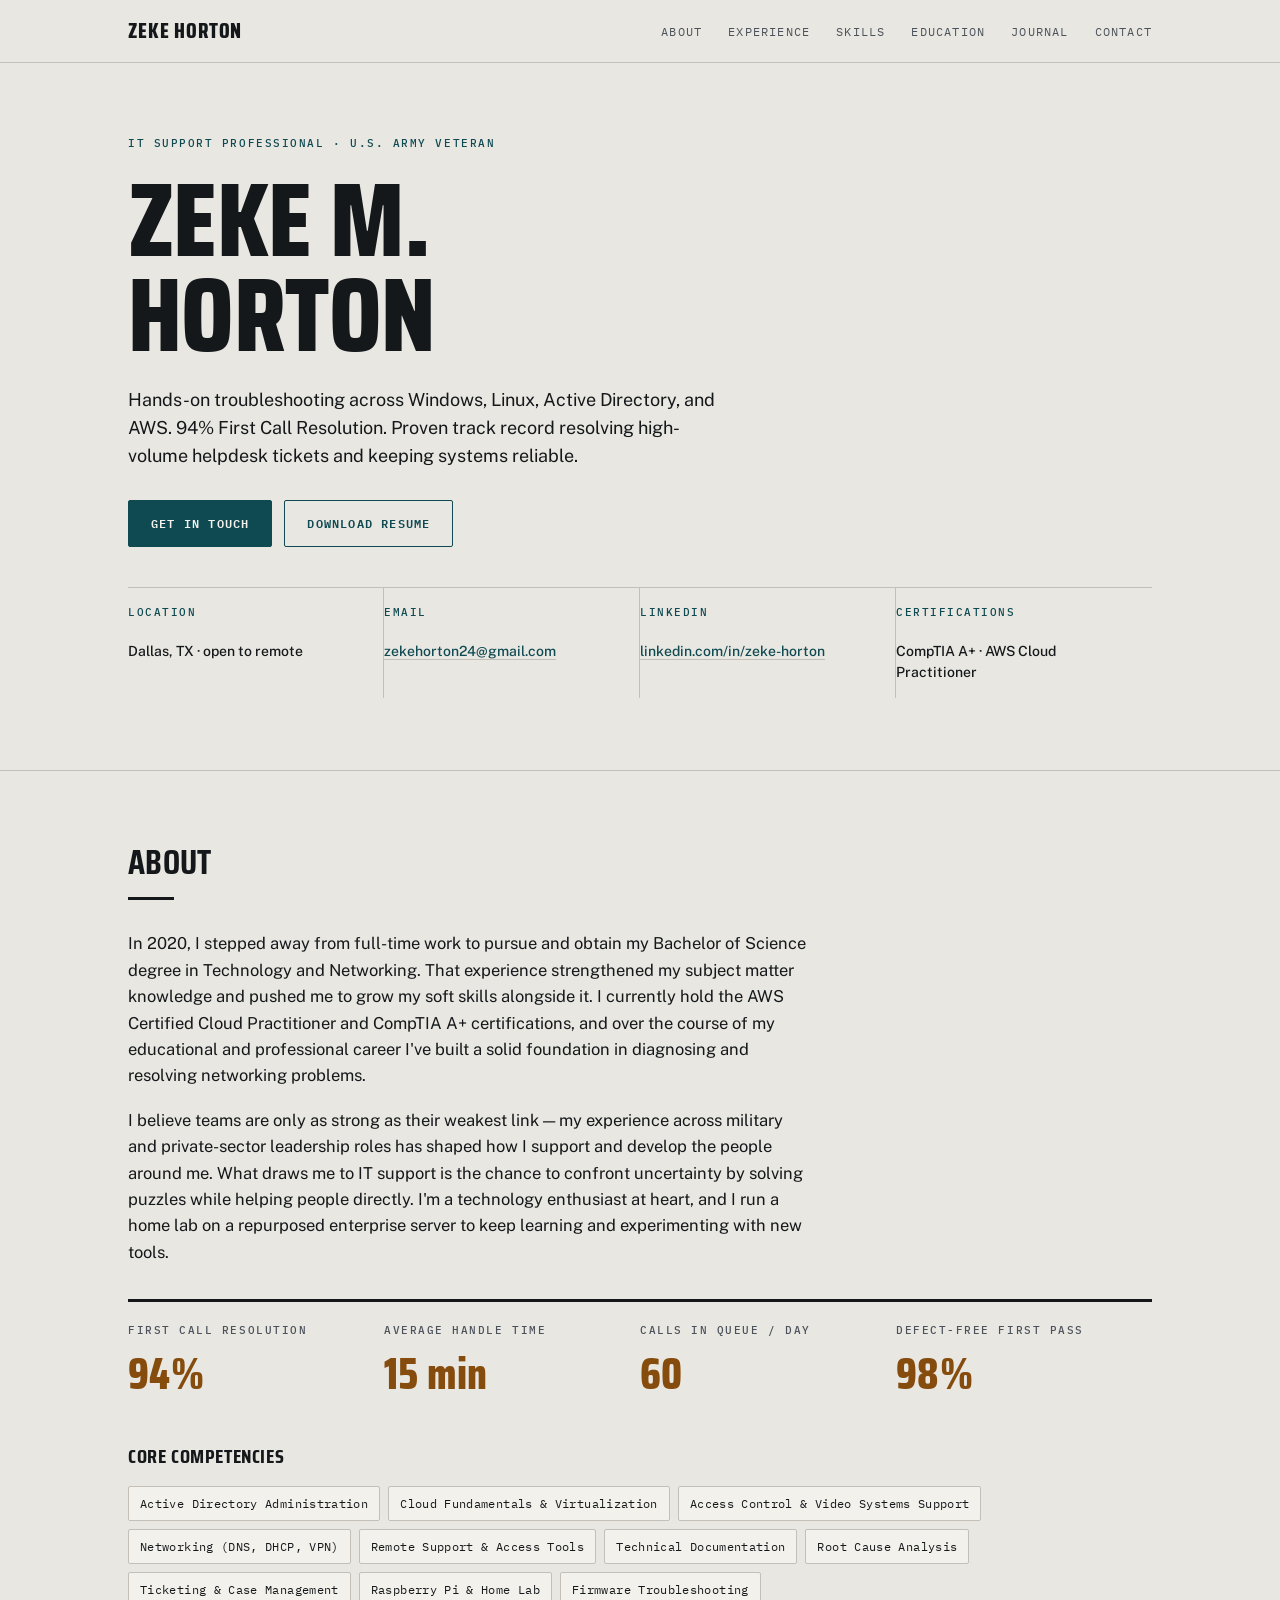
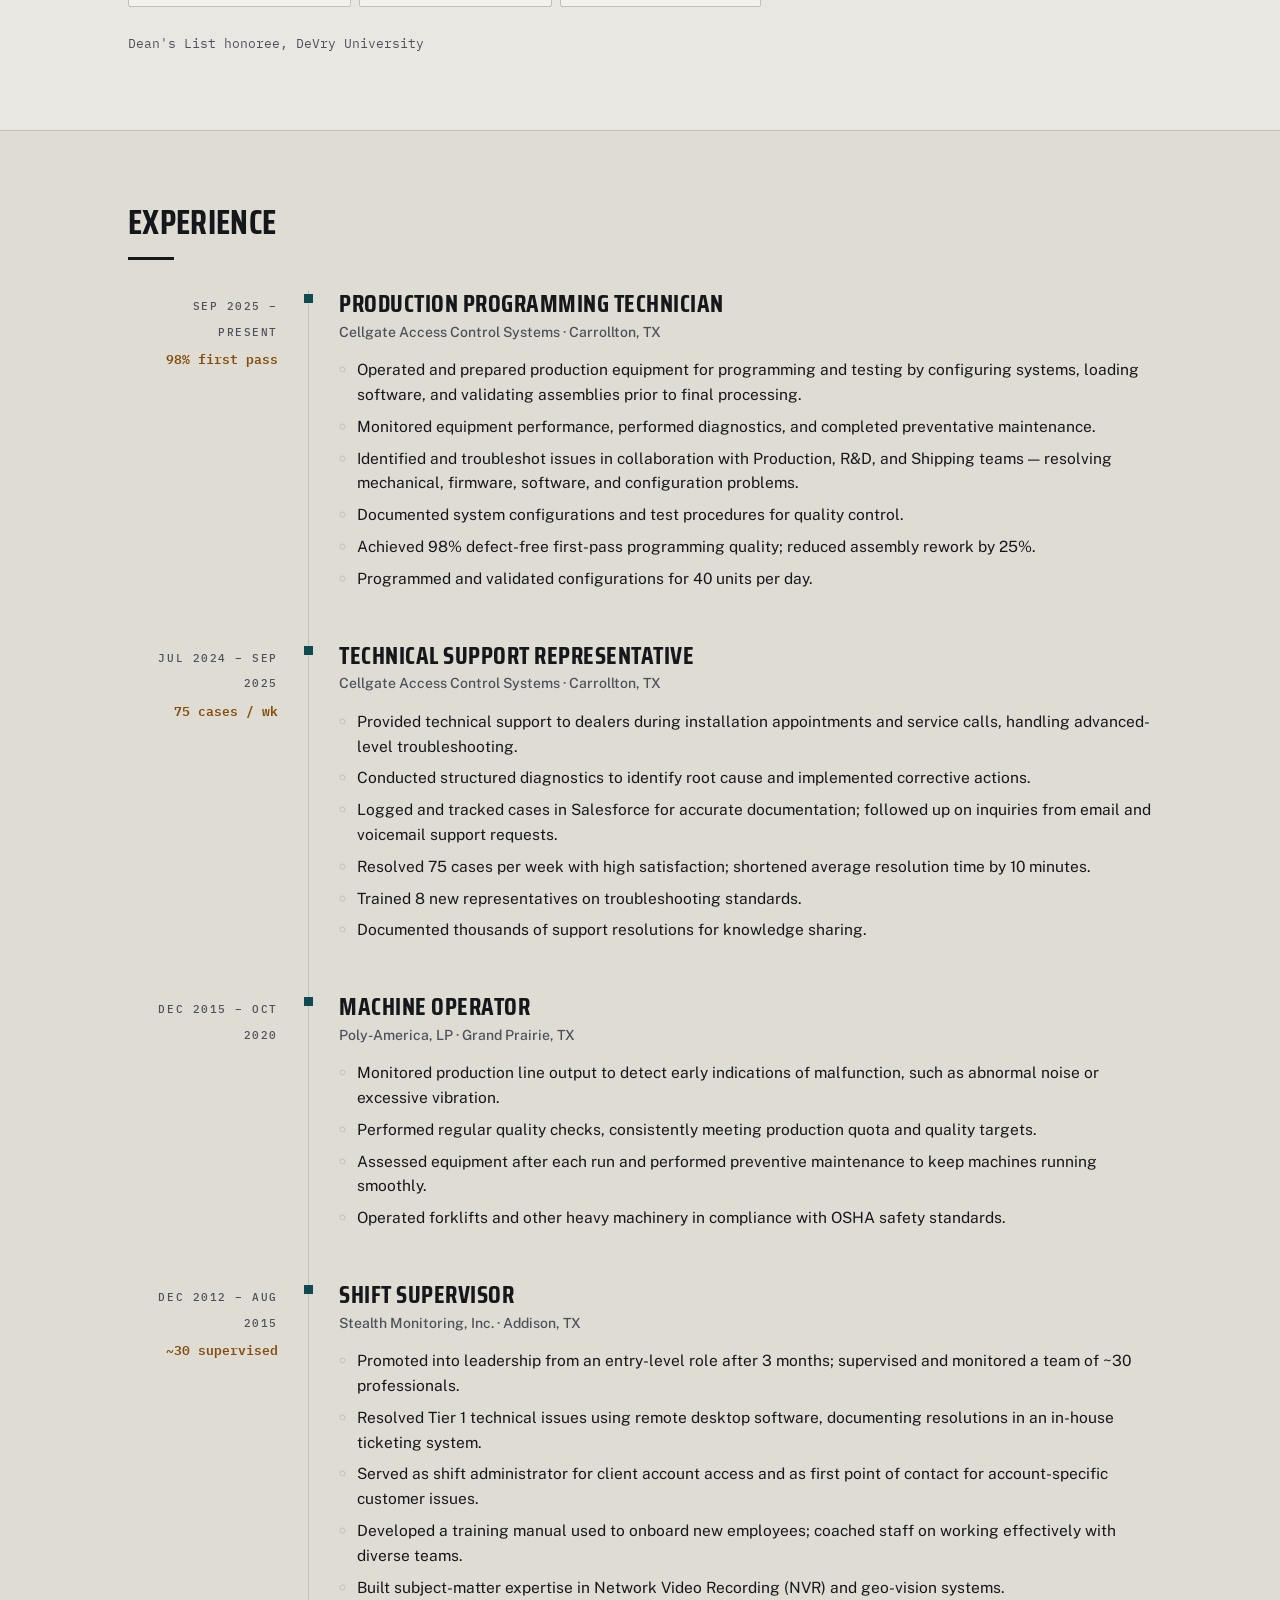
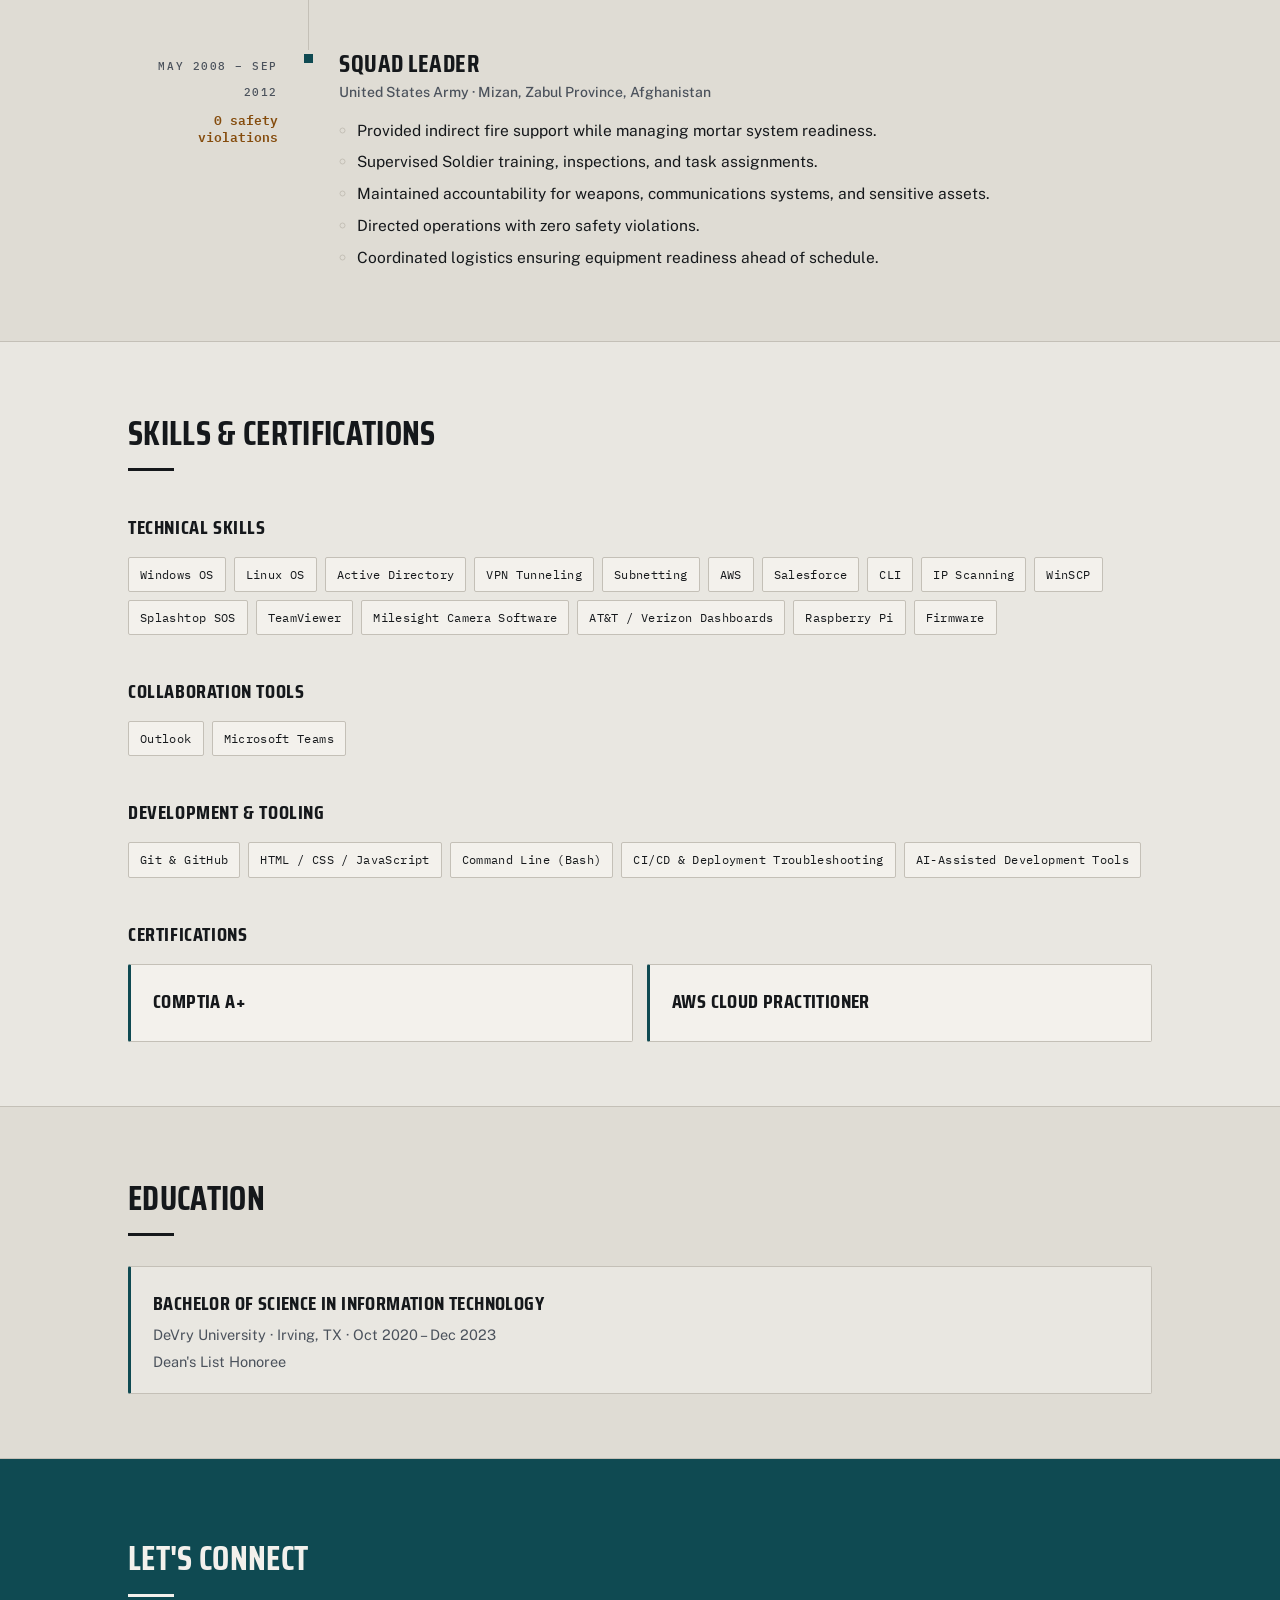
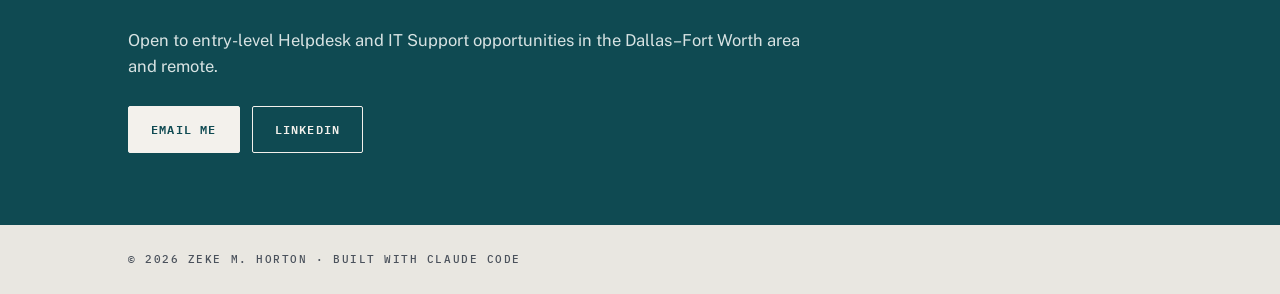
==== commit 42f2a5de: "Promote the redesign: v2 becomes the site The parallel v2 files replace the originals and the -v2 su" ====
--- a/index.html
+++ b/index.html
@@ -5,17 +5,21 @@
 <meta name="viewport" content="width=device-width, initial-scale=1.0" />
 <title>Zeke M. Horton | IT Support Professional</title>
 <meta name="description" content="Zeke M. Horton — IT Support professional and U.S. Army Veteran. Helpdesk, troubleshooting, Active Directory, and cloud fundamentals." />
-<link rel="stylesheet" href="styles.css?v=5" />
+
+<link rel="preconnect" href="https://fonts.googleapis.com" />
+<link rel="preconnect" href="https://fonts.gstatic.com" crossorigin />
+<link href="https://fonts.googleapis.com/css2?family=IBM+Plex+Mono:wght@400;500;600&family=Public+Sans:wght@400;500;600&family=Saira+Condensed:wght@600;700;800&display=swap" rel="stylesheet" />
+<link rel="stylesheet" href="styles.css?v=6" />
 </head>
 <body>
 
-<header class="site-header">
-  <nav class="nav container">
-    <a href="#top" class="brand">Zeke Horton</a>
-    <button class="nav-toggle" id="navToggle" aria-label="Toggle navigation" aria-expanded="false">
+<header class="masthead">
+  <div class="shell masthead-in">
+    <a href="#top" class="mark">Zeke Horton</a>
+    <button class="menu-btn" id="navToggle" aria-label="Toggle navigation" aria-expanded="false" aria-controls="navLinks">
       <span></span><span></span><span></span>
     </button>
-    <ul class="nav-links" id="navLinks">
+    <ul class="menu" id="navLinks">
       <li><a href="#about">About</a></li>
       <li><a href="#experience">Experience</a></li>
       <li><a href="#skills">Skills</a></li>
@@ -23,74 +27,93 @@
       <li><a href="journal.html">Journal</a></li>
       <li><a href="#contact">Contact</a></li>
     </ul>
-  </nav>
+  </div>
 </header>
 
 <main>
-  <section id="top" class="hero">
-    <div class="container hero-inner">
-      <p class="eyebrow">IT Support Professional &middot; U.S. Army Veteran</p>
-      <h1>Zeke M. Horton</h1>
-      <p class="hero-sub">
+
+  <section id="top" class="record-head">
+    <div class="shell">
+      <span class="tag">IT Support Professional &middot; U.S. Army Veteran</span>
+      <h1 class="name"><span>Zeke M.</span><span>Horton</span></h1>
+      <p class="summary">
         Hands-on troubleshooting across Windows, Linux, Active Directory, and AWS.
         94% First Call Resolution. Proven track record resolving high-volume
         helpdesk tickets and keeping systems reliable.
       </p>
-      <div class="hero-actions">
-        <a class="btn btn-primary" href="#contact">Get in touch</a>
-        <a class="btn btn-secondary" href="assets/Zeke_Horton_Resume.pdf" download>Download resume</a>
-      </div>
-      <ul class="hero-meta">
-        <li>Dallas, TX</li>
-        <li><a href="mailto:zekehorton24@gmail.com">zekehorton24@gmail.com</a></li>
-        <li><a href="https://www.linkedin.com/in/zeke-horton/" target="_blank" rel="noopener">linkedin.com/in/zeke-horton</a></li>
-      </ul>
-    </div>
-  </section>
-
-  <section id="about" class="section">
-    <div class="container">
-      <h2>About</h2>
-      <p class="lead">
-        In 2020, I stepped away from full-time work to pursue and obtain my
-        Bachelor of Science degree in Technology and Networking. That
-        experience strengthened my subject matter knowledge and pushed me to
-        grow my soft skills alongside it. I currently hold the AWS Certified
-        Cloud Practitioner and CompTIA A+ certifications, and over the course
-        of my educational and professional career I've built a solid
-        foundation in diagnosing and resolving networking problems.
-      </p>
-      <p class="lead">
-        I believe teams are only as strong as their weakest link &mdash; my
-        experience across military and private-sector leadership roles has
-        shaped how I support and develop the people around me. What draws me
-        to IT support is the chance to confront uncertainty by solving
-        puzzles while helping people directly. I'm a technology enthusiast at
-        heart, and I run a home lab on a repurposed enterprise server to keep
-        learning and experimenting with new tools.
-      </p>
-
-      <div class="stat-grid">
-        <div class="stat">
-          <span class="stat-number">94%</span>
-          <span class="stat-label">First Call Resolution</span>
-        </div>
-        <div class="stat">
-          <span class="stat-number">15 min</span>
-          <span class="stat-label">Average Handle Time</span>
-        </div>
-        <div class="stat">
-          <span class="stat-number">60</span>
-          <span class="stat-label">Calls managed in queue per day</span>
-        </div>
-        <div class="stat">
-          <span class="stat-number">98%</span>
-          <span class="stat-label">Defect-free first-pass quality</span>
+      <div class="actions">
+        <a class="btn btn-solid" href="#contact">Get in touch</a>
+        <a class="btn btn-line" href="assets/Zeke_Horton_Resume.pdf" download>Download resume</a>
+      </div>
+
+      <dl class="idblock">
+        <div>
+          <dt class="tag">Location</dt>
+          <dd>Dallas, TX &middot; open to remote</dd>
+        </div>
+        <div>
+          <dt class="tag">Email</dt>
+          <dd><a href="mailto:zekehorton24@gmail.com">zekehorton24@gmail.com</a></dd>
+        </div>
+        <div>
+          <dt class="tag">LinkedIn</dt>
+          <dd><a href="https://www.linkedin.com/in/zeke-horton/" target="_blank" rel="noopener">linkedin.com/in/zeke-horton</a></dd>
+        </div>
+        <div>
+          <dt class="tag">Certifications</dt>
+          <dd>CompTIA A+ &middot; AWS Cloud Practitioner</dd>
+        </div>
+      </dl>
+    </div>
+  </section>
+
+  <section id="about" class="band">
+    <div class="shell">
+      <h2 class="band-title">About</h2>
+      <div class="band-rule"></div>
+
+      <div class="prose">
+        <p>
+          In 2020, I stepped away from full-time work to pursue and obtain my
+          Bachelor of Science degree in Technology and Networking. That
+          experience strengthened my subject matter knowledge and pushed me to
+          grow my soft skills alongside it. I currently hold the AWS Certified
+          Cloud Practitioner and CompTIA A+ certifications, and over the course
+          of my educational and professional career I've built a solid
+          foundation in diagnosing and resolving networking problems.
+        </p>
+        <p>
+          I believe teams are only as strong as their weakest link &mdash; my
+          experience across military and private-sector leadership roles has
+          shaped how I support and develop the people around me. What draws me
+          to IT support is the chance to confront uncertainty by solving
+          puzzles while helping people directly. I'm a technology enthusiast at
+          heart, and I run a home lab on a repurposed enterprise server to keep
+          learning and experimenting with new tools.
+        </p>
+      </div>
+
+      <div class="readout">
+        <div>
+          <span class="tag">First Call Resolution</span>
+          <span class="val">94%</span>
+        </div>
+        <div>
+          <span class="tag">Average Handle Time</span>
+          <span class="val">15 min</span>
+        </div>
+        <div>
+          <span class="tag">Calls in queue / day</span>
+          <span class="val">60</span>
+        </div>
+        <div>
+          <span class="tag">Defect-free first pass</span>
+          <span class="val">98%</span>
         </div>
       </div>
 
       <h3 class="subhead">Core Competencies</h3>
-      <ul class="pill-list">
+      <ul class="tags">
         <li>Active Directory Administration</li>
         <li>Cloud Fundamentals &amp; Virtualization</li>
         <li>Access Control &amp; Video Systems Support</li>
@@ -103,20 +126,25 @@
         <li>Firmware Troubleshooting</li>
       </ul>
 
-      <p class="honor-note">🎓 Dean's List honoree, DeVry University</p>
-    </div>
-  </section>
-
-  <section id="experience" class="section section-alt">
-    <div class="container">
-      <h2>Experience</h2>
-      <ol class="timeline">
-
-        <li class="timeline-item">
-          <div class="timeline-date">Sep 2025 &ndash; Present</div>
-          <div class="timeline-content">
-            <h3>Production Programming Technician</h3>
-            <p class="timeline-org">Cellgate Access Control Systems &middot; Carrollton, TX</p>
+      <p class="note">Dean's List honoree, DeVry University</p>
+    </div>
+  </section>
+
+  <section id="experience" class="band band-alt">
+    <div class="shell">
+      <h2 class="band-title">Experience</h2>
+      <div class="band-rule"></div>
+
+      <ol class="record">
+
+        <li class="entry">
+          <div class="entry-meta">
+            <span class="tag">Sep 2025 &ndash; Present</span>
+            <span class="entry-metric">98% first pass</span>
+          </div>
+          <div class="entry-body">
+            <h3 class="entry-role">Production Programming Technician</h3>
+            <p class="entry-org">Cellgate Access Control Systems &middot; Carrollton, TX</p>
             <ul>
               <li>Operated and prepared production equipment for programming and testing by configuring systems, loading software, and validating assemblies prior to final processing.</li>
               <li>Monitored equipment performance, performed diagnostics, and completed preventative maintenance.</li>
@@ -128,11 +156,14 @@
           </div>
         </li>
 
-        <li class="timeline-item">
-          <div class="timeline-date">Jul 2024 &ndash; Sep 2025</div>
-          <div class="timeline-content">
-            <h3>Technical Support Representative</h3>
-            <p class="timeline-org">Cellgate Access Control Systems &middot; Carrollton, TX</p>
+        <li class="entry">
+          <div class="entry-meta">
+            <span class="tag">Jul 2024 &ndash; Sep 2025</span>
+            <span class="entry-metric">75 cases / wk</span>
+          </div>
+          <div class="entry-body">
+            <h3 class="entry-role">Technical Support Representative</h3>
+            <p class="entry-org">Cellgate Access Control Systems &middot; Carrollton, TX</p>
             <ul>
               <li>Provided technical support to dealers during installation appointments and service calls, handling advanced-level troubleshooting.</li>
               <li>Conducted structured diagnostics to identify root cause and implemented corrective actions.</li>
@@ -144,11 +175,13 @@
           </div>
         </li>
 
-        <li class="timeline-item">
-          <div class="timeline-date">Dec 2015 &ndash; Oct 2020</div>
-          <div class="timeline-content">
-            <h3>Machine Operator</h3>
-            <p class="timeline-org">Poly-America, LP &middot; Grand Prairie, TX</p>
+        <li class="entry">
+          <div class="entry-meta">
+            <span class="tag">Dec 2015 &ndash; Oct 2020</span>
+          </div>
+          <div class="entry-body">
+            <h3 class="entry-role">Machine Operator</h3>
+            <p class="entry-org">Poly-America, LP &middot; Grand Prairie, TX</p>
             <ul>
               <li>Monitored production line output to detect early indications of malfunction, such as abnormal noise or excessive vibration.</li>
               <li>Performed regular quality checks, consistently meeting production quota and quality targets.</li>
@@ -158,11 +191,14 @@
           </div>
         </li>
 
-        <li class="timeline-item">
-          <div class="timeline-date">Dec 2012 &ndash; Aug 2015</div>
-          <div class="timeline-content">
-            <h3>Shift Supervisor</h3>
-            <p class="timeline-org">Stealth Monitoring, Inc. &middot; Addison, TX</p>
+        <li class="entry">
+          <div class="entry-meta">
+            <span class="tag">Dec 2012 &ndash; Aug 2015</span>
+            <span class="entry-metric">~30 supervised</span>
+          </div>
+          <div class="entry-body">
+            <h3 class="entry-role">Shift Supervisor</h3>
+            <p class="entry-org">Stealth Monitoring, Inc. &middot; Addison, TX</p>
             <ul>
               <li>Promoted into leadership from an entry-level role after 3 months; supervised and monitored a team of ~30 professionals.</li>
               <li>Resolved Tier 1 technical issues using remote desktop software, documenting resolutions in an in-house ticketing system.</li>
@@ -173,11 +209,14 @@
           </div>
         </li>
 
-        <li class="timeline-item">
-          <div class="timeline-date">May 2008 &ndash; Sep 2012</div>
-          <div class="timeline-content">
-            <h3>Squad Leader</h3>
-            <p class="timeline-org">United States Army &middot; Mizan, Zabul Province, Afghanistan</p>
+        <li class="entry">
+          <div class="entry-meta">
+            <span class="tag">May 2008 &ndash; Sep 2012</span>
+            <span class="entry-metric">0 safety violations</span>
+          </div>
+          <div class="entry-body">
+            <h3 class="entry-role">Squad Leader</h3>
+            <p class="entry-org">United States Army &middot; Mizan, Zabul Province, Afghanistan</p>
             <ul>
               <li>Provided indirect fire support while managing mortar system readiness.</li>
               <li>Supervised Soldier training, inspections, and task assignments.</li>
@@ -192,12 +231,13 @@
     </div>
   </section>
 
-  <section id="skills" class="section">
-    <div class="container">
-      <h2>Skills &amp; Certifications</h2>
+  <section id="skills" class="band">
+    <div class="shell">
+      <h2 class="band-title">Skills &amp; Certifications</h2>
+      <div class="band-rule"></div>
 
       <h3 class="subhead">Technical Skills</h3>
-      <ul class="pill-list">
+      <ul class="tags">
         <li>Windows OS</li>
         <li>Linux OS</li>
         <li>Active Directory</li>
@@ -217,13 +257,13 @@
       </ul>
 
       <h3 class="subhead">Collaboration Tools</h3>
-      <ul class="pill-list">
+      <ul class="tags">
         <li>Outlook</li>
         <li>Microsoft Teams</li>
       </ul>
 
       <h3 class="subhead">Development &amp; Tooling</h3>
-      <ul class="pill-list">
+      <ul class="tags">
         <li>Git &amp; GitHub</li>
         <li>HTML / CSS / JavaScript</li>
         <li>Command Line (Bash)</li>
@@ -232,46 +272,48 @@
       </ul>
 
       <h3 class="subhead">Certifications</h3>
-      <div class="cert-grid">
-        <div class="cert-card">
-          <h4>CompTIA A+</h4>
-        </div>
-        <div class="cert-card">
-          <h4>AWS Cloud Practitioner</h4>
-        </div>
-      </div>
-    </div>
-  </section>
-
-  <section id="education" class="section section-alt">
-    <div class="container">
-      <h2>Education</h2>
-      <div class="edu-card">
-        <h3>Bachelor of Science in Information Technology</h3>
-        <p>DeVry University &middot; Irving, TX &middot; Oct 2020 &ndash; Dec 2023</p>
-        <p>Dean's List Honoree</p>
-      </div>
-    </div>
-  </section>
-
-  <section id="contact" class="section contact-section">
-    <div class="container contact-inner">
-      <h2>Let's connect</h2>
-      <p class="lead">
-        Open to entry-level Helpdesk and IT Support opportunities in the
-        Dallas&ndash;Fort Worth area and remote.
-      </p>
-      <div class="contact-links">
-        <a class="btn btn-primary" href="mailto:zekehorton24@gmail.com">Email me</a>
-        <a class="btn btn-secondary" href="https://www.linkedin.com/in/zeke-horton/" target="_blank" rel="noopener">LinkedIn</a>
+      <div class="cards">
+        <div class="card"><h4>CompTIA A+</h4></div>
+        <div class="card"><h4>AWS Cloud Practitioner</h4></div>
+      </div>
+    </div>
+  </section>
+
+  <section id="education" class="band band-alt">
+    <div class="shell">
+      <h2 class="band-title">Education</h2>
+      <div class="band-rule"></div>
+      <div class="cards">
+        <div class="card">
+          <h3>Bachelor of Science in Information Technology</h3>
+          <p>DeVry University &middot; Irving, TX &middot; Oct 2020 &ndash; Dec 2023</p>
+          <p>Dean's List Honoree</p>
+        </div>
+      </div>
+    </div>
+  </section>
+
+  <section id="contact" class="closing">
+    <div class="shell">
+      <h2 class="band-title">Let's connect</h2>
+      <div class="band-rule"></div>
+      <div class="prose">
+        <p>
+          Open to entry-level Helpdesk and IT Support opportunities in the
+          Dallas&ndash;Fort Worth area and remote.
+        </p>
+      </div>
+      <div class="actions" style="margin-top:26px;margin-bottom:0">
+        <a class="btn btn-solid" href="mailto:zekehorton24@gmail.com">Email me</a>
+        <a class="btn btn-line" href="https://www.linkedin.com/in/zeke-horton/" target="_blank" rel="noopener">LinkedIn</a>
       </div>
     </div>
   </section>
 </main>
 
-<footer class="site-footer">
-  <div class="container">
-    <p>&copy; <span id="year"></span> Zeke M. Horton. Built with Claude Code.</p>
+<footer class="foot">
+  <div class="shell">
+    <p class="tag">&copy; <span id="year"></span> Zeke M. Horton &middot; Built with Claude Code</p>
   </div>
 </footer>
 
--- a/styles.css
+++ b/styles.css
@@ -1,621 +1,504 @@
+/* ==========================================================================
+   Zeke M. Horton — readiness board
+   --------------------------------------------------------------------------
+   The through-line across every role here is one act: watch a system, catch
+   the fault, fix it, log it. Mortar readiness, production line monitoring,
+   NVR monitoring, dealer diagnostics, programming validation. The metrics are
+   operational -- first call resolution, average handle time, queue depth,
+   first-pass yield -- so the page is built as a service record and a readout,
+   not a developer folio.
+
+   Three faces, three jobs, never interchangeable:
+     display  Saira Condensed  headings and the name. Engineered, condensed --
+                               a different silhouette from the body face, not
+                               just a heavier weight of it.
+     body     Public Sans      the U.S. Web Design System face. Holds up at
+                               small sizes across dense bullets.
+     mono     IBM Plex Mono    data only: dates, metrics, labels, status.
+   ========================================================================== */
+
 :root {
-  --navy-900: #0b1f33;
-  --navy-800: #122b45;
-  --navy-700: #1a3a5c;
-  --blue-500: #2f6fed;
-  --blue-400: #4f8bff;
-  --ink: #1c2530;
-  --muted: #5b6672;
-  --bg: #ffffff;
-  --bg-alt: #f4f6f9;
-  --border: #e4e8ee;
-  --radius: 10px;
-  --max-width: 960px;
-}
-
-* {
-  box-sizing: border-box;
-}
-
-html {
-  scroll-behavior: smooth;
+  --ground:    #e9e7e1;  /* warm grey stock, deliberately not cream-white */
+  --ground-2:  #dfdcd4;  /* alternating sections */
+  --panel:     #f3f1ec;  /* raised surfaces */
+  --ink:       #15181b;
+  --ink-soft:  #4b525c;
+  --rule:      #c4c0b7;
+  --signal:    #0f4a52;  /* instrument teal */
+  --signal-lo: #d8e3e3;
+  --alert:     #854c0d;  /* amber, metrics only. Darkened until it clears AA (4.5:1)
+                            against the ALTERNATING band too, not just --ground:
+                            .entry-metric is 13px normal text on --ground-2, where
+                            the first pick measured 4.45 and failed. Now 5.05. */
+
+  --display: "Saira Condensed", "Arial Narrow", system-ui, sans-serif;
+  --body: "Public Sans", -apple-system, BlinkMacSystemFont, "Segoe UI", Roboto, Helvetica, Arial, sans-serif;
+  --mono: "IBM Plex Mono", ui-monospace, SFMono-Regular, Consolas, "Courier New", monospace;
+
+  --measure: 68ch;
+  --gutter: 150px;
+  --shell: 1080px;
+}
+
+*, *::before, *::after { box-sizing: border-box; }
+
+html { scroll-behavior: smooth; }
+@media (prefers-reduced-motion: reduce) {
+  html { scroll-behavior: auto; }
+  *, *::before, *::after { animation-duration: .01ms !important; transition-duration: .01ms !important; }
 }
 
 body {
   margin: 0;
-  font-family: -apple-system, BlinkMacSystemFont, "Segoe UI", Roboto, Helvetica, Arial, sans-serif;
+  background: var(--ground);
   color: var(--ink);
-  background: var(--bg);
+  font-family: var(--body);
+  font-size: 16px;
   line-height: 1.6;
-}
-
-.container {
-  max-width: var(--max-width);
-  margin: 0 auto;
-  padding: 0 24px;
-}
-
-h1, h2, h3, h4 {
-  font-weight: 700;
-  line-height: 1.2;
-  color: var(--navy-900);
-}
-
-h2 {
-  font-size: clamp(1.6rem, 2.5vw, 2.1rem);
-  margin-bottom: 28px;
-}
-
-.subhead {
-  font-size: 1.05rem;
-  margin-top: 32px;
-  margin-bottom: 12px;
-  color: var(--navy-800);
-}
-
-a {
-  color: var(--blue-500);
+  -webkit-font-smoothing: antialiased;
+}
+
+.shell { width: 100%; max-width: var(--shell); margin: 0 auto; padding: 0 28px; }
+
+a { color: var(--signal); }
+a:focus-visible, button:focus-visible {
+  outline: 2px solid var(--signal);
+  outline-offset: 3px;
+}
+
+/* Every label, date, metric and status marker on the page. Letterspaced
+   uppercase mono is the one consistent signal that a thing is data. */
+.tag {
+  font-family: var(--mono);
+  font-size: 11px;
+  font-weight: 500;
+  letter-spacing: .14em;
+  text-transform: uppercase;
+  color: var(--ink-soft);
+}
+
+/* ---------- header ------------------------------------------------------ */
+
+.masthead {
+  position: sticky; top: 0; z-index: 20;
+  background: var(--ground);
+  border-bottom: 1px solid var(--rule);
+}
+.masthead-in { display: flex; align-items: center; gap: 20px; height: 62px; }
+
+.mark {
+  font-family: var(--display);
+  font-weight: 800;
+  font-size: 21px;
+  letter-spacing: .04em;
+  text-transform: uppercase;
+  color: var(--ink);
   text-decoration: none;
 }
 
-a:hover {
-  text-decoration: underline;
-}
-
-/* Header / Nav */
-
-.site-header {
-  position: sticky;
-  top: 0;
-  z-index: 50;
-  background: rgba(255, 255, 255, 0.92);
-  backdrop-filter: saturate(180%) blur(8px);
-  border-bottom: 1px solid var(--border);
-}
-
-.nav {
-  display: flex;
-  align-items: center;
-  justify-content: space-between;
-  padding-top: 14px;
-  padding-bottom: 14px;
-}
-
-.brand {
-  font-weight: 700;
-  color: var(--navy-900);
-  font-size: 1.05rem;
+.menu { margin-left: auto; display: flex; gap: 26px; list-style: none; padding: 0; }
+.menu a {
+  font-family: var(--mono);
+  font-size: 12px;
+  letter-spacing: .1em;
+  text-transform: uppercase;
+  color: var(--ink-soft);
   text-decoration: none;
-}
-
-.nav-links {
-  list-style: none;
-  display: flex;
-  gap: 28px;
-  margin: 0;
-  padding: 0;
-}
-
-.nav-links a {
+  padding-bottom: 2px;
+  border-bottom: 1px solid transparent;
+}
+.menu a:hover { color: var(--ink); border-bottom-color: var(--signal); }
+
+.menu-btn {
+  display: none; margin-left: auto;
+  background: none; border: 1px solid var(--rule); border-radius: 2px;
+  padding: 9px 10px; cursor: pointer;
+}
+.menu-btn span { display: block; width: 18px; height: 2px; background: var(--ink); }
+.menu-btn span + span { margin-top: 4px; }
+
+/* ---------- masthead block (hero) --------------------------------------- */
+
+.record-head { padding: 72px 0 56px; border-bottom: 1px solid var(--rule); }
+
+.record-head .tag { display: block; margin-bottom: 20px; color: var(--signal); }
+
+.name {
+  font-family: var(--display);
+  font-weight: 800;
+  font-size: clamp(52px, 9vw, 104px);
+  line-height: .92;
+  letter-spacing: -.005em;
+  text-transform: uppercase;
+  margin: 0 0 22px;
+}
+.name span { display: block; }
+
+.summary {
+  font-size: 18px;
+  line-height: 1.55;
+  max-width: 54ch;
+  margin: 0 0 30px;
   color: var(--ink);
-  font-size: 0.95rem;
-}
-
-.nav-links a:hover {
-  color: var(--blue-500);
-  text-decoration: none;
-}
-
-.nav-toggle {
-  display: none;
-  flex-direction: column;
-  gap: 5px;
-  background: none;
-  border: none;
-  cursor: pointer;
-  padding: 6px;
-}
-
-.nav-toggle span {
-  width: 22px;
-  height: 2px;
-  background: var(--navy-900);
-  display: block;
-}
-
-/* Hero */
-
-.hero {
-  background: linear-gradient(160deg, var(--navy-900), var(--navy-700));
-  color: #fff;
-  padding: 88px 0 72px;
-}
-
-.hero-inner {
-  max-width: 720px;
-}
-
-.eyebrow {
-  text-transform: uppercase;
-  letter-spacing: 0.08em;
-  font-size: 0.8rem;
-  color: var(--blue-400);
-  margin: 0 0 12px;
-  font-weight: 600;
-}
-
-.hero h1 {
-  color: #fff;
-  font-size: clamp(2.2rem, 5vw, 3.2rem);
-  margin: 0 0 16px;
-}
-
-.hero-sub {
-  color: #cfd8e3;
-  font-size: 1.1rem;
-  max-width: 620px;
-  margin: 0 0 32px;
-}
-
-.hero-actions {
-  display: flex;
-  gap: 14px;
-  flex-wrap: wrap;
-  margin-bottom: 32px;
-}
-
-.hero-meta {
-  list-style: none;
-  display: flex;
-  gap: 20px;
-  flex-wrap: wrap;
-  padding: 0;
-  margin: 0;
-  font-size: 0.92rem;
-  color: #cfd8e3;
-}
-
-.hero-meta a {
-  color: #cfd8e3;
-}
-
-.hero-meta a:hover {
-  color: #fff;
-}
-
-/* Buttons */
+}
+
+.actions { display: flex; flex-wrap: wrap; gap: 12px; margin-bottom: 40px; }
 
 .btn {
   display: inline-block;
-  padding: 12px 22px;
-  border-radius: 999px;
+  font-family: var(--mono);
+  font-size: 12px;
   font-weight: 600;
-  font-size: 0.95rem;
+  letter-spacing: .1em;
+  text-transform: uppercase;
+  padding: 13px 22px;
+  border-radius: 2px;
   text-decoration: none;
-  border: 1px solid transparent;
-}
-
-.btn:hover {
-  text-decoration: none;
-}
-
-.btn-primary {
-  background: var(--blue-500);
-  color: #fff;
-}
-
-.btn-primary:hover {
-  background: var(--blue-400);
-}
-
-.btn-secondary {
-  background: transparent;
-  color: #fff;
-  border-color: rgba(255, 255, 255, 0.4);
-}
-
-.btn-secondary:hover {
-  border-color: #fff;
-  background: rgba(255, 255, 255, 0.08);
-}
-
-.contact-section .btn-secondary {
-  color: var(--navy-900);
-  border-color: var(--navy-900);
-}
-
-.contact-section .btn-secondary:hover {
-  background: var(--navy-900);
-  color: #fff;
-}
-
-/* Sections */
-
-.section {
-  padding: 72px 0;
-}
-
-.section-alt {
-  background: var(--bg-alt);
-}
-
-.lead {
-  font-size: 1.08rem;
-  color: var(--muted);
-  max-width: 700px;
-}
-
-/* Stats */
-
-.stat-grid {
+  border: 1px solid var(--signal);
+  transition: background-color .15s, color .15s;
+}
+.btn-solid { background: var(--signal); color: var(--panel); }
+.btn-solid:hover { background: var(--ink); border-color: var(--ink); }
+.btn-line { background: transparent; color: var(--signal); }
+.btn-line:hover { background: var(--signal-lo); }
+
+/* The ID block. Equipment and units carry one; so does a service record.
+   Key/value in mono, ruled, scanning top-to-bottom in one pass. */
+.idblock {
   display: grid;
-  grid-template-columns: repeat(4, 1fr);
-  gap: 16px;
-  margin: 36px 0 8px;
-}
-
-.stat {
-  background: var(--bg-alt);
-  border: 1px solid var(--border);
-  border-radius: var(--radius);
-  padding: 20px 16px;
-  text-align: center;
-}
-
-.stat-number {
+  grid-template-columns: repeat(auto-fit, minmax(190px, 1fr));
+  border-top: 1px solid var(--rule);
+}
+.idblock div { padding: 16px 20px 16px 0; border-right: 1px solid var(--rule); }
+.idblock div:last-child { border-right: none; }
+.idblock dt { margin: 0 0 6px; }
+.idblock dd {
+  margin: 0;
+  font-size: 14px;
+  line-height: 1.45;
+  font-weight: 500;
+  word-break: break-word;
+}
+.idblock a { text-decoration: none; border-bottom: 1px solid var(--rule); }
+.idblock a:hover { border-bottom-color: var(--signal); }
+
+/* ---------- sections ---------------------------------------------------- */
+
+.band { padding: 64px 0; border-bottom: 1px solid var(--rule); }
+.band-alt { background: var(--ground-2); }
+
+.band-title {
+  font-family: var(--display);
+  font-weight: 700;
+  font-size: 34px;
+  letter-spacing: .01em;
+  text-transform: uppercase;
+  margin: 0 0 8px;
+}
+.band-rule { height: 3px; background: var(--ink); width: 46px; margin-bottom: 30px; }
+
+.prose { max-width: var(--measure); font-size: 16.5px; }
+.prose p { margin: 0 0 18px; }
+
+.subhead {
+  font-family: var(--display);
+  font-weight: 700;
+  font-size: 20px;
+  letter-spacing: .03em;
+  text-transform: uppercase;
+  margin: 40px 0 14px;
+}
+
+/* ---------- readout (the four operational metrics) ---------------------- */
+/* Not four bordered cards with centred numbers -- that shape is on every
+   portfolio. A ruled readout, left-aligned, label above value. */
+
+.readout {
+  display: grid;
+  grid-template-columns: repeat(auto-fit, minmax(160px, 1fr));
+  gap: 0;
+  margin: 34px 0 8px;
+}
+.readout div {
+  border-top: 3px solid var(--ink);
+  padding: 14px 18px 4px 0;
+}
+.readout .val {
   display: block;
-  font-size: 1.6rem;
-  font-weight: 700;
-  color: var(--blue-500);
-}
-
-.stat-label {
+  font-family: var(--display);
+  font-weight: 800;
+  font-size: 44px;
+  line-height: 1;
+  letter-spacing: .01em;
+  color: var(--alert);
+  margin-top: 10px;
+}
+
+.note {
+  font-family: var(--mono);
+  font-size: 12.5px;
+  color: var(--ink-soft);
+  margin-top: 26px;
+}
+
+/* ---------- tag lists --------------------------------------------------- */
+
+.tags { display: flex; flex-wrap: wrap; gap: 8px; list-style: none; padding: 0; margin: 0; }
+.tags li {
+  font-family: var(--mono);
+  font-size: 12px;
+  letter-spacing: .03em;
+  padding: 7px 11px;
+  background: var(--panel);
+  border: 1px solid var(--rule);
+  border-radius: 2px;
+}
+.band-alt .tags li { background: var(--ground); }
+
+/* ---------- the service record ------------------------------------------ */
+/* One continuous rule from 2008 to now. The chronology is the structure:
+   order genuinely carries information here, so it is not decoration. Each
+   entry's hardest number is pulled into the mono gutter beside it. */
+
+.record { list-style: none; padding: 0; margin: 0; }
+
+.entry {
+  display: grid;
+  grid-template-columns: var(--gutter) 1fr;
+  gap: 0 30px;
+}
+.entry-meta { padding-top: 2px; text-align: right; }
+.entry-metric {
   display: block;
-  font-size: 0.82rem;
-  color: var(--muted);
-  margin-top: 4px;
-}
-
-/* Pills */
-
-.pill-list {
-  list-style: none;
-  display: flex;
-  flex-wrap: wrap;
-  gap: 10px;
-  padding: 0;
-  margin: 0;
-}
-
-.pill-list li {
-  background: var(--bg-alt);
-  border: 1px solid var(--border);
-  border-radius: 999px;
-  padding: 8px 16px;
-  font-size: 0.88rem;
-  color: var(--navy-800);
-}
-
-.honor-note {
-  margin-top: 18px;
-  font-size: 0.92rem;
-  color: var(--navy-800);
+  font-family: var(--mono);
+  font-size: 13px;
   font-weight: 600;
-}
-
-/* Timeline */
-
-.timeline {
-  list-style: none;
-  padding: 0;
-  margin: 0;
-  border-left: 2px solid var(--border);
-}
-
-.timeline-item {
+  color: var(--alert);
+  margin-top: 8px;
+  line-height: 1.35;
+}
+
+.entry-body {
   position: relative;
-  padding: 0 0 40px 32px;
-}
-
-.timeline-item::before {
+  border-left: 1px solid var(--rule);
+  padding: 0 0 44px 30px;
+}
+.entry:last-child .entry-body { border-left-color: transparent; padding-bottom: 0; }
+
+/* Square marker, not a dot -- it reads as a station on a line rather than a
+   bullet, and it sits on the rule instead of beside it. */
+.entry-body::before {
   content: "";
   position: absolute;
-  left: -7px;
-  top: 4px;
-  width: 12px;
-  height: 12px;
-  border-radius: 50%;
-  background: var(--blue-500);
-  border: 3px solid var(--bg-alt);
-}
-
-.timeline-item:last-child {
-  padding-bottom: 0;
-}
-
-.timeline-date {
-  font-size: 0.82rem;
-  color: var(--muted);
-  font-weight: 600;
-  text-transform: uppercase;
-  letter-spacing: 0.04em;
-  margin-bottom: 4px;
-}
-
-.timeline-content h3 {
+  left: -5px; top: 4px;
+  width: 9px; height: 9px;
+  background: var(--signal);
+}
+
+.entry-role {
+  font-family: var(--display);
+  font-weight: 700;
+  font-size: 25px;
+  letter-spacing: .02em;
+  text-transform: uppercase;
   margin: 0 0 2px;
-  font-size: 1.15rem;
-}
-
-.timeline-org {
-  color: var(--muted);
-  font-size: 0.92rem;
-  margin: 0 0 10px;
-}
-
-.timeline-content ul {
-  margin: 0;
-  padding-left: 20px;
-  color: var(--ink);
-  font-size: 0.95rem;
-}
-
-.timeline-content li {
-  margin-bottom: 6px;
-}
-
-/* Certs / Education cards */
-
-.cert-grid {
-  display: grid;
-  grid-template-columns: repeat(auto-fit, minmax(200px, 1fr));
-  gap: 14px;
-  margin-top: 8px;
-}
-
-.cert-card, .edu-card {
-  background: var(--bg);
-  border: 1px solid var(--border);
-  border-radius: var(--radius);
-  padding: 20px;
-}
-
-.edu-card h3 {
-  margin: 0 0 6px;
-  font-size: 1.1rem;
-}
-
-.edu-card p {
-  margin: 0;
-  color: var(--muted);
-}
-
-/* Contact */
-
-.contact-section {
-  text-align: center;
-}
-
-.contact-inner {
-  display: flex;
-  flex-direction: column;
-  align-items: center;
-}
-
-.contact-links {
-  display: flex;
-  gap: 14px;
-  flex-wrap: wrap;
-  justify-content: center;
-  margin-top: 12px;
-}
-
-/* Journal */
-
-.journal-hero {
-  padding-top: 56px;
-  padding-bottom: 40px;
-}
-
-.eyebrow-light {
-  color: var(--blue-500);
-}
-
-.journal-title {
-  margin: 0 0 16px;
-  font-size: clamp(1.8rem, 4vw, 2.6rem);
-}
-
-.nav-links a.active {
-  color: var(--blue-500);
-  font-weight: 600;
-}
-
-.journal-list {
-  list-style: none;
-  margin: 0;
-  padding: 0;
-  display: grid;
-  gap: 18px;
-}
-
-.journal-card {
-  background: var(--bg);
-  border: 1px solid var(--border);
-  border-radius: var(--radius);
-  overflow: hidden;
-}
+  line-height: 1.15;
+}
+.entry-org { font-size: 14px; color: var(--ink-soft); margin: 0 0 14px; font-weight: 500; }
+.entry-body ul { margin: 0; padding-left: 18px; }
+.entry-body li { margin-bottom: 7px; font-size: 15.5px; }
+.entry-body li::marker { color: var(--rule); }
+
+/* ---------- cards ------------------------------------------------------- */
+
+.cards { display: grid; grid-template-columns: repeat(auto-fit, minmax(230px, 1fr)); gap: 14px; }
+.card {
+  background: var(--panel);
+  border: 1px solid var(--rule);
+  border-left: 3px solid var(--signal);
+  border-radius: 2px;
+  padding: 20px 22px;
+}
+.band-alt .card { background: var(--ground); }
+.card h4, .card h3 {
+  font-family: var(--display);
+  font-weight: 700;
+  font-size: 20px;
+  letter-spacing: .02em;
+  text-transform: uppercase;
+  margin: 0 0 4px;
+}
+.card p { margin: 4px 0 0; font-size: 14.5px; color: var(--ink-soft); }
+
+/* ---------- closing ----------------------------------------------------- */
+
+.closing { background: var(--signal); color: var(--panel); padding: 72px 0; }
+.closing .band-title { color: var(--panel); }
+.closing .band-rule { background: var(--panel); }
+.closing .prose { color: var(--signal-lo); }
+.closing .btn-solid { background: var(--panel); color: var(--signal); border-color: var(--panel); }
+.closing .btn-solid:hover { background: var(--ground); }
+.closing .btn-line { color: var(--panel); border-color: var(--panel); }
+.closing .btn-line:hover { background: rgba(255, 255, 255, .12); }
+
+.foot { padding: 26px 0; }
+.foot p { margin: 0; }
+
+/* ---------- responsive -------------------------------------------------- */
+
+@media (max-width: 760px) {
+  .menu-btn { display: block; }
+  .menu {
+    display: none;
+    position: absolute; left: 0; right: 0; top: 62px;
+    flex-direction: column; gap: 0;
+    background: var(--ground);
+    border-bottom: 1px solid var(--rule);
+    padding: 8px 28px 18px;
+  }
+  .menu.open { display: flex; }
+  .menu a { display: block; padding: 11px 0; }
+
+  /* The gutter cannot hold a date column at this width, so the record
+     collapses to a single column and the date leads the entry instead. */
+  .entry { grid-template-columns: 1fr; gap: 0; }
+  .entry-meta { text-align: left; margin-bottom: 8px; padding-left: 30px; }
+  .entry-metric { display: inline; margin-left: 12px; }
+
+  .idblock div { border-right: none; border-bottom: 1px solid var(--rule); }
+  .idblock div:last-child { border-bottom: none; }
+
+  .readout div { padding-right: 0; }
+  .readout .val { font-size: 38px; }
+  .band { padding: 48px 0; }
+  .record-head { padding: 48px 0 40px; }
+}
+
+@media print {
+  .masthead, .actions, .closing .btn { display: none; }
+  body { background: #fff; color: #000; }
+  .band, .record-head { break-inside: avoid; }
+}
+
+/* ==========================================================================
+   Journal
+   --------------------------------------------------------------------------
+   Deliberately NOT reusing .entry for article wrappers: in this stylesheet
+   .entry is a service-record row with a two-column grid, so an article
+   carrying that class would silently inherit a gutter it has no content for.
+   Articles are .post here. This is the selector collision the rest of the
+   file is organised to avoid.
+   ========================================================================== */
+
+.page-title {
+  font-family: var(--display);
+  font-weight: 800;
+  font-size: clamp(38px, 6vw, 66px);
+  line-height: 1;
+  letter-spacing: .005em;
+  text-transform: uppercase;
+  margin: 0 0 20px;
+}
+
+/* ---------- journal index ----------------------------------------------- */
+
+.journal-list { list-style: none; padding: 0; margin: 0; display: grid; gap: 0; }
+
+.journal-card { border-top: 1px solid var(--rule); }
+.journal-card:last-child { border-bottom: 1px solid var(--rule); }
 
 .journal-card-link {
   display: block;
-  padding: 28px;
-  color: inherit;
+  padding: 28px 0;
   text-decoration: none;
-}
-
-.journal-card-link:hover {
-  text-decoration: none;
-}
-
-.journal-card-link:hover h2 {
-  color: var(--blue-500);
-}
-
-.journal-card h2 {
-  margin: 6px 0 10px;
-  font-size: 1.3rem;
-  transition: color 0.15s ease;
-}
-
-.journal-card p {
-  color: var(--muted);
-  margin: 0 0 14px;
-  max-width: 700px;
-}
+  color: var(--ink);
+  transition: background-color .15s;
+}
+.journal-card-link:hover { background: rgba(15, 74, 82, .05); }
 
 .journal-date {
   display: block;
-  font-size: 0.82rem;
+  font-family: var(--mono);
+  font-size: 11px;
+  font-weight: 500;
+  letter-spacing: .14em;
+  text-transform: uppercase;
+  color: var(--ink-soft);
+  margin-bottom: 10px;
+}
+
+.journal-card-link h2 {
+  font-family: var(--display);
+  font-weight: 700;
+  font-size: 27px;
+  letter-spacing: .02em;
+  text-transform: uppercase;
+  margin: 0 0 10px;
+  line-height: 1.12;
+}
+.journal-card-link p { margin: 0 0 14px; max-width: var(--measure); font-size: 15.5px; }
+.journal-card-link:hover h2 { color: var(--signal); }
+
+.journal-read-more {
+  font-family: var(--mono);
+  font-size: 12px;
   font-weight: 600;
-  text-transform: uppercase;
-  letter-spacing: 0.04em;
-  color: var(--muted);
-  margin-bottom: 4px;
-}
-
-.journal-read-more {
-  color: var(--blue-500);
-  font-weight: 600;
-  font-size: 0.92rem;
-}
-
-/* Journal entry */
-
-.entry {
-  padding-top: 56px;
-}
-
-.entry-container {
-  max-width: 720px;
-}
-
-.entry-back {
+  letter-spacing: .1em;
+  text-transform: uppercase;
+  color: var(--signal);
+}
+
+/* ---------- a single entry ---------------------------------------------- */
+
+.post-back {
   display: inline-block;
-  margin-bottom: 24px;
-  font-size: 0.92rem;
-  color: var(--muted);
-}
-
-.entry h1 {
-  margin: 4px 0 32px;
-  font-size: clamp(1.8rem, 4vw, 2.4rem);
-}
-
-.entry-content h2 {
-  font-size: 1.25rem;
-  margin: 40px 0 14px;
-}
-
-.entry-content h2:first-child {
-  margin-top: 0;
-}
-
-.entry-content p {
-  color: var(--ink);
-  font-size: 1.02rem;
-  margin: 0 0 18px;
-  max-width: 68ch;
-}
-
-/* Footer */
-
-.site-footer {
-  padding: 28px 0;
-  border-top: 1px solid var(--border);
-  text-align: center;
-  color: var(--muted);
-  font-size: 0.85rem;
-}
-
-/* Responsive */
-
-@media (max-width: 720px) {
-  .stat-grid {
-    grid-template-columns: repeat(2, 1fr);
-  }
-
-  .nav-toggle {
-    display: flex;
-  }
-
-  .nav-links {
-    position: absolute;
-    top: 100%;
-    left: 0;
-    right: 0;
-    background: #fff;
-    border-bottom: 1px solid var(--border);
-    flex-direction: column;
-    gap: 0;
-    padding: 8px 24px 16px;
-    display: none;
-  }
-
-  .nav-links.open {
-    display: flex;
-  }
-
-  .nav-links li {
-    padding: 10px 0;
-    border-bottom: 1px solid var(--border);
-  }
-
-  .nav-links li:last-child {
-    border-bottom: none;
-  }
-}
-
-@media (prefers-color-scheme: dark) {
-  :root {
-    --bg: #0f1620;
-    --bg-alt: #131c28;
-    --ink: #e7ecf2;
-    --muted: #9aa6b2;
-    --border: #223142;
-  }
-
-  .site-header {
-    background: rgba(15, 22, 32, 0.9);
-  }
-
-  .brand, .nav-links a {
-    color: #e7ecf2;
-  }
-
-  h1, h2, h3, h4 {
-    color: #f2f5f8;
-  }
-
-  .stat, .pill-list li, .cert-card, .edu-card, .journal-card {
-    background: #131c28;
-    border-color: #223142;
-  }
-
-  .nav-links {
-    background: #0f1620;
-  }
-
-  .honor-note, .timeline-org, .subhead, .pill-list li {
-    color: #ffffff;
-  }
-
-  .contact-section .btn-secondary {
-    color: #fff;
-    border-color: rgba(255, 255, 255, 0.4);
-  }
-
-  .contact-section .btn-secondary:hover {
-    background: rgba(255, 255, 255, 0.08);
-    color: #fff;
-  }
-}
+  font-family: var(--mono);
+  font-size: 12px;
+  font-weight: 500;
+  letter-spacing: .1em;
+  text-transform: uppercase;
+  color: var(--ink-soft);
+  text-decoration: none;
+  margin-bottom: 26px;
+}
+.post-back:hover { color: var(--signal); }
+
+.post h1 {
+  font-family: var(--display);
+  font-weight: 800;
+  font-size: clamp(34px, 5vw, 54px);
+  line-height: 1.03;
+  letter-spacing: .005em;
+  text-transform: uppercase;
+  margin: 0 0 30px;
+  max-width: 22ch;
+}
+
+.post-body { max-width: var(--measure); }
+.post-body h2 {
+  font-family: var(--display);
+  font-weight: 700;
+  font-size: 23px;
+  letter-spacing: .03em;
+  text-transform: uppercase;
+  margin: 38px 0 12px;
+  padding-top: 14px;
+  border-top: 1px solid var(--rule);
+}
+.post-body p { margin: 0 0 17px; font-size: 16.5px; }
+.post-body ul { margin: 0 0 17px; padding-left: 20px; }
+.post-body li { margin-bottom: 8px; font-size: 16px; }
+.post-body li::marker { color: var(--rule); }
+
+/* 21 inline <code> spans across the entries; without this they would fall
+   back to the browser default and read as unstyled body text. */
+code {
+  font-family: var(--mono);
+  font-size: .88em;
+  background: var(--panel);
+  border: 1px solid var(--rule);
+  border-radius: 2px;
+  padding: 1px 5px;
+  word-break: break-word;
+}
+.band-alt code { background: var(--ground); }
